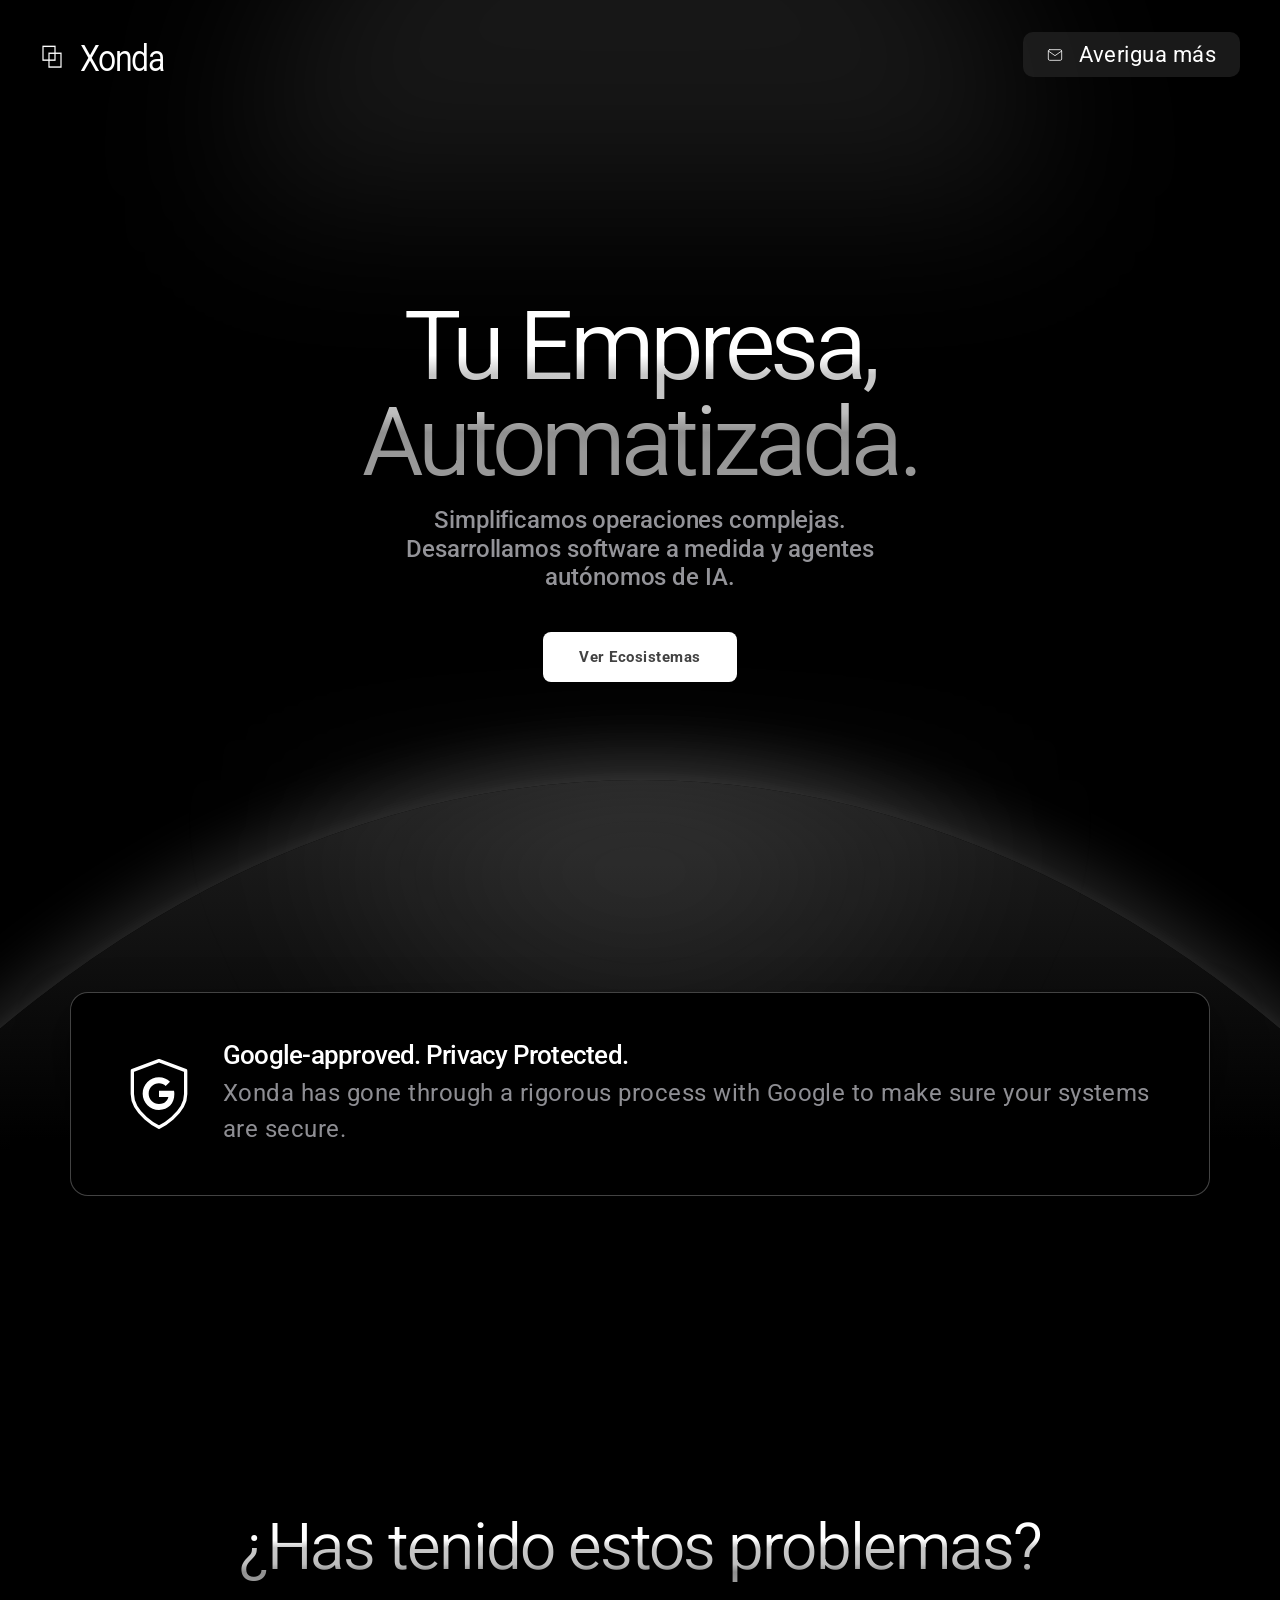
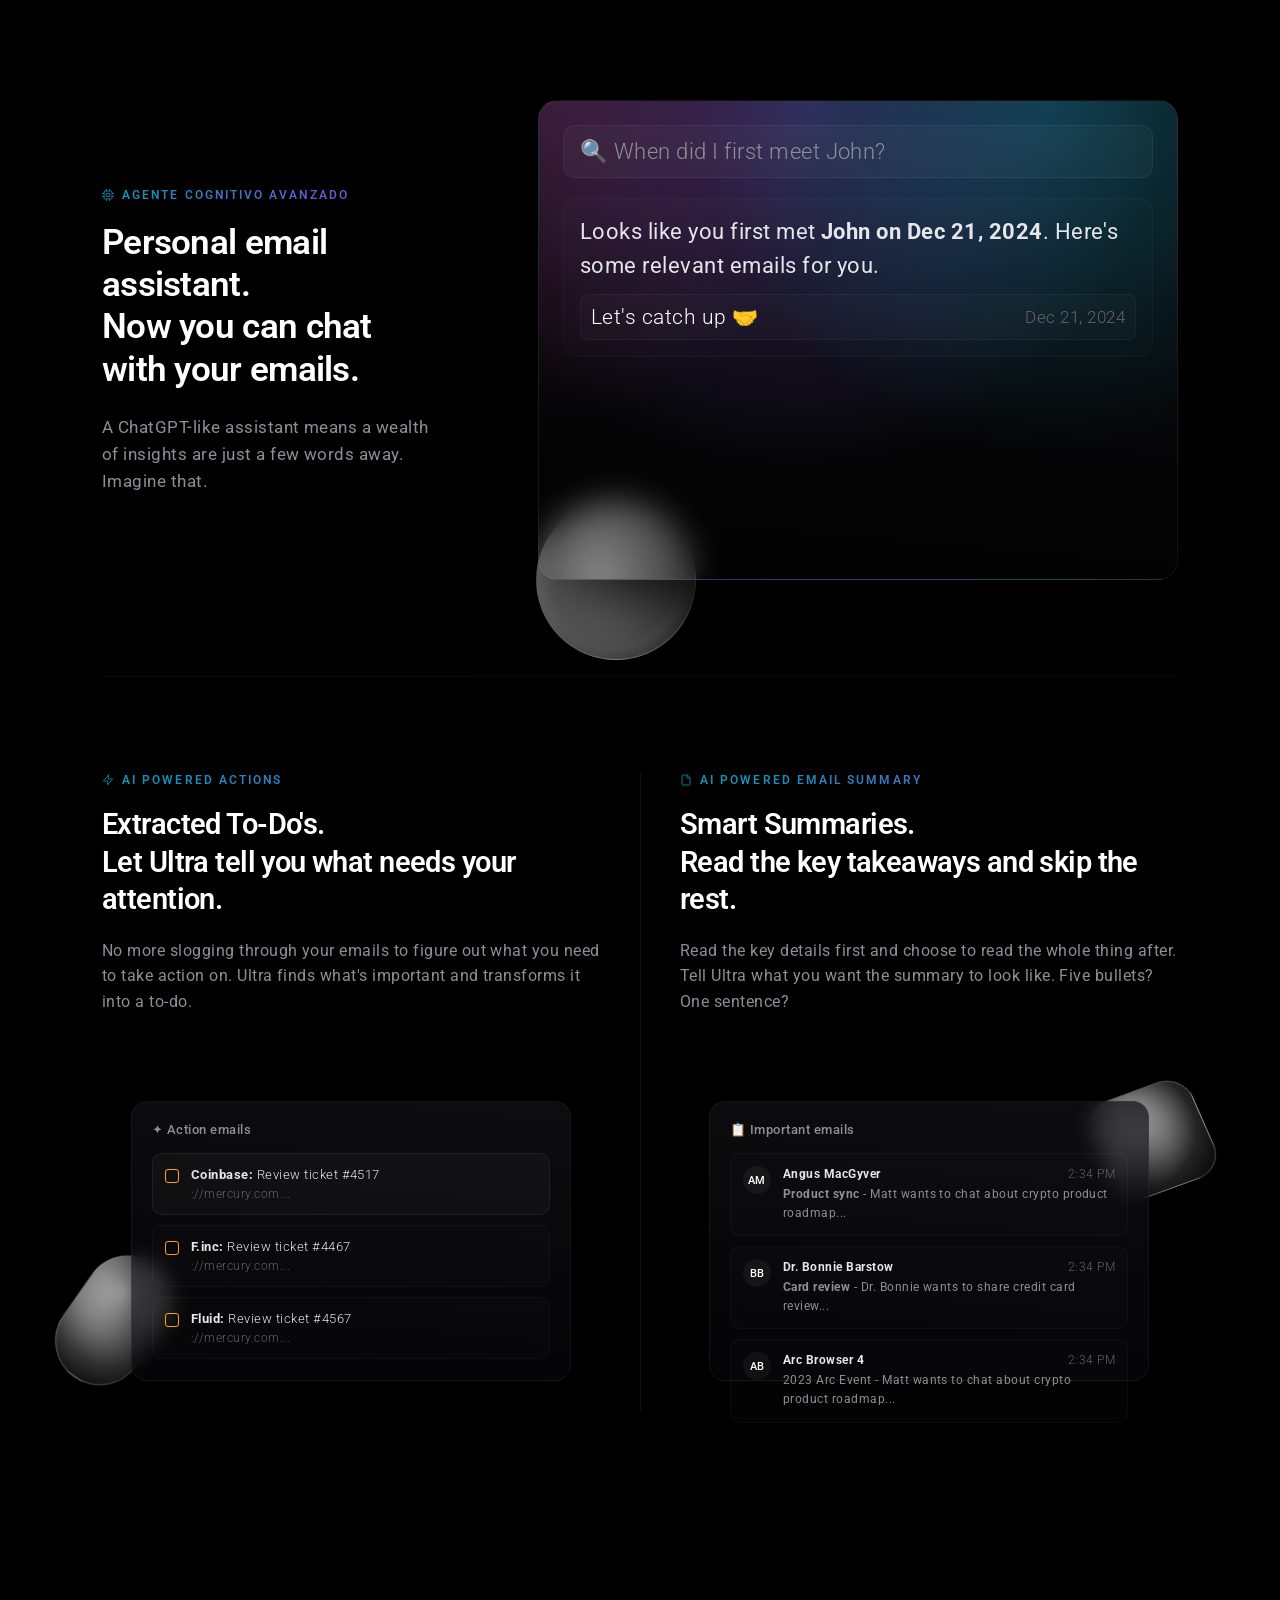
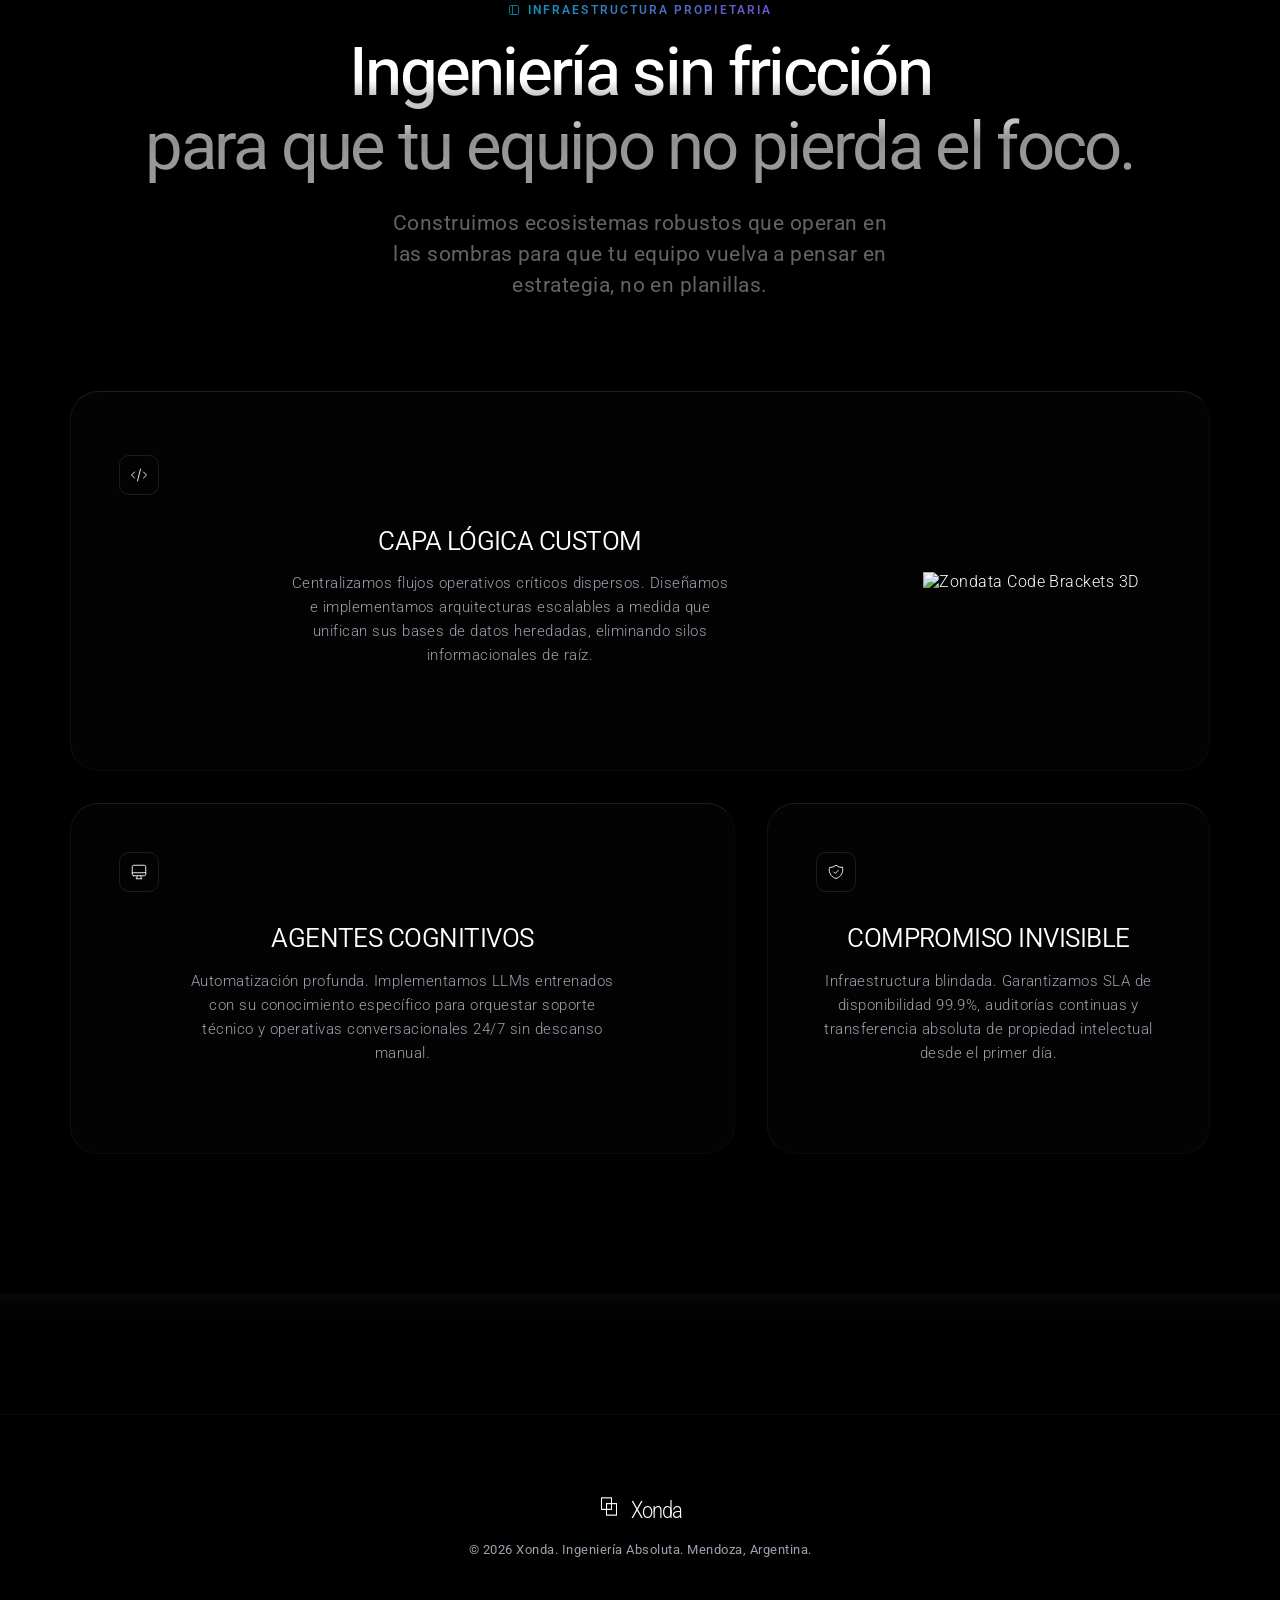
==== Xondata.html @ 95499453 "Primer commit" ====
<!DOCTYPE html>
<html lang="es">
<head>
    <meta charset="UTF-8">
    <meta name="viewport" content="width=device-width, initial-scale=1.0">
    <title>Xonda | Orquestador de Inercia Digital</title>
    
    <!-- Conexión con Google Fonts -->
    <link rel="preconnect" href="https://fonts.googleapis.com">
    <link rel="preconnect" href="https://fonts.gstatic.com" crossorigin>
    <link href="https://fonts.googleapis.com/css2?family=Roboto:ital,wght@0,100..900;1,100..900&display=swap" rel="stylesheet">

    <style>
        /* =======================================================
           1. CANVAS OBSIDIAN Y REGLAS DE DIRECCIÓN DE ARTE
           ======================================================= */
        :root {
            --bg-pure-black: #000000; 
            --text-primary: #ffffff;
            --text-secondary: #9CA3AF; 
            --neon-cyan: #06B6D4;
            --neon-purple: #8B5CF6;
            
            --cubic-apple: cubic-bezier(0.16, 1, 0.3, 1);
        }

        * { 
            margin: 0; 
            padding: 0; 
            box-sizing: border-box; 
            outline: none; 
            
            /* CAMBIO AQUÍ: Ahora toda la página usará Roboto */
            font-family: "Roboto", sans-serif;
            font-optical-sizing: auto;
            
            /* Optimizaciones de renderizado de texto */
            -webkit-font-smoothing: antialiased; 
            -moz-osx-font-smoothing: grayscale; 
        }

        /* --- REGLAS EXTRAS RECOMENDADAS PARA EL HERO --- */

        /* Configuración para tus Subtítulos o Párrafos (P) */
        p {
            font-family: "Roboto", sans-serif;
            font-size: 1.05rem;        /* Tamaño de lectura cómodo */
            font-weight: 400;
            color: var(--text-secondary); /* Usa el gris (#9CA3AF) para darle jerarquía */
            line-height: 1.6;
            text-align: center;
            
            /* EL TRUCO CLAVE: Limitamos el ancho para que no se estire horizontalmente */
            max-width: 580px;          
            margin: 0 auto 40px auto;  /* Lo centra horizontalmente y lo separa del botón inferior */
        }


        html { scroll-behavior: smooth; }

        body {
            background-color: var(--bg-pure-black);
            color: var(--text-primary);
            font-weight: 300; /* Letras finas globales */
            -webkit-font-smoothing: antialiased;
            letter-spacing: 0.03em; 
            min-height: 100vh;
            overflow-x: hidden;
            position: relative;
            
            background-image: url('fondo-hero.jpg');
            background-size: cover;
            background-position: top center;
            background-attachment: fixed;
        }

        /* LUZ DEL TECHO (PASO 2) */
        .techo-luz {
            position: absolute;
            top: 0;
            left: 50%;
            transform: translate(-50%, -50%);
            width: 800px;
            height: 400px;
            background: rgba(255, 255, 255, 0.090);
            border-radius: 400px 400px 0 0;
            filter: blur(80px);
            z-index: 0;
            pointer-events: none;
        }

        /* =======================================================
           PASO 3: NAVBAR Y COMPONENTES
           ======================================================= */
        .navbar {
            display: flex;
            justify-content: space-between;
            align-items: center;
            padding: 32px 40px; 
            
            /* Asegúrate de que tenga estas líneas exactas */
            position: absolute; 
            top: 0; 
            left: 50%;
            transform: translateX(-50%);
            
            width: 100%; 
            max-width: 120rem;
            z-index: 10000;
            background: transparent; 
            margin: 0 auto; 
        }


        
        .logo { 
            display: flex; /* Obligatorio para que la propiedad 'transform' funcione */
            align-items: center; 
            gap: 1rem; 
            text-decoration: none;
            font-size: 2rem;
            color: var(--text-primary); 
            letter-spacing: -0.05em; 
            font-weight: 380;
            transform: scaleY(1.15); 
            /* Corrige el punto de origen del estiramiento para que no se desplace */
            transform-origin: center top; 
        }

        .btn-contact {
            display: inline-flex; 
            align-items: center; 
            gap: 1rem;
            background: rgba(37, 37, 37, 0.692);
            border-radius: 10px; 
            padding: 10px 24px;
            color: #ffffff;
            font-size: 1.35rem;
            font-weight: 400; 
            text-decoration: none;
            transition: all 0.3s ease;
        }

        .btn-contact:hover {
            background: rgba(255, 255, 255, 0.08);
            border-color: rgba(255, 255, 255, 0.2);
        }

        /* =======================================================
           PASO 5: TIPOGRAFÍA REFINADA ALTA Y FINA
           ======================================================= */
        h1, h2, h3, h4 {
            font-family: "Roboto", sans-serif;
            font-weight: 360;          /* Peso fuerte/Bold de Roboto */
            letter-spacing: -0.03em;   /* Junta sutilmente las letras estilo premium */
            line-height: 1.1;
            color: var(--text-primary);
            font-size: 4rem;
            margin-bottom: 24px;       /* Lo separa del párrafo */
            text-align: center;     
        }

        h1.hero-title, h2 {
            font-family: "Roboto", sans-serif;
            font-weight: 360;          /* Peso fuerte/Bold de Roboto */
            letter-spacing: -0.05em;   /* Junta sutilmente las letras estilo premium */
            line-height: 1;
            color: var(--text-primary);
            font-size: 6.0rem;
            margin-bottom: 1rem;      /* Lo separa del párrafo */
            text-align: center;    
            
            /* PASO 5: Letras grises con difuminado blanco de arriba hacia abajo (Luz cenital) */
            background: linear-gradient(to bottom, #ffffff 30%, #ffffffc7 40%, #ffffffc5 50%, #ffffffbe 60%, #ffffff8f 70%, #ffffff98 80% );
            -webkit-background-clip: text;
            -webkit-text-fill-color: transparent;
            background-clip: text;
        }

        .hero-subtitle {
            font-family: "Roboto", sans-serif;
            font-weight: 490;
            text-align: center;
            display: block;
            
            /* 1. TAMAÑO EXACTO ESTILO ULTRA */
            font-size: 1.5rem;           /* Letra más compacta y estilizada */
            line-height: 1.2;          /* Da espacio vertical para que no se amontone */
            
            /* 2. ANCHO DE CONTENEDOR ESTRICTO */
            max-width: 22em;          /* Lo reduce lo suficiente para agrupar las frases limpiamente */
            margin: 0rem auto 2.5rem auto; /* Centrado perfecto y acerca el bloque al botón */
            
            /* 3. COLOR DE TEXTO DE INTERFAZ OSCURA */
            color: #949499;            /* Un gris ceniza suave que no compite con el blanco del H1 */
            
            /* 4. SUAVIZADO EXTRA */
            letter-spacing: -0.005em;  /* Ajuste de lectura fino para Roboto */
        }



        
        .btn-primary {
            display: inline-flex; 
            align-items: center; 
            justify-content: center; 
            background-color: #FFFFFF; 
            color: #000000bd; 
            font-weight: 700; 
            font-size: 15px;
            padding: 16px 36px; 
            border-radius: 8px; 
            text-decoration: none;
            transition: transform 0.3s ease, box-shadow 0.3s ease;
        }
        .btn-primary:hover {
            transform: translateY(-2px);
            box-shadow: 0 10px 25px rgba(255, 255, 255, 0.15);
        }

        /* COMPONENTES GENERALES BENTO (MANTENIDOS) */
        .glass-surface {
            background: rgba(255, 255, 255, 0.01);
            backdrop-filter: blur(30px);
            -webkit-backdrop-filter: blur(30px);
            border: 1px solid rgba(255, 255, 255, 0.03);
            border-top: 1px solid rgba(255, 255, 255, 0.1);
            border-left: 1px solid rgba(255, 255, 255, 0.06);
        }

        .hero { 
            min-height: 100vh; 
            display: flex; 
            align-items: center; 
            justify-content: center; 
            position: relative; 
            padding-top: 80px; 
        }
        
        .hero-layout { 
            display: flex; 
            flex-direction: column; 
            align-items: center; 
            justify-content: center;
            text-align: center; 
            width: 100%; 
            max-width: 950px;
            z-index: 10; 
            margin: 0 auto;
        }

        /* =======================================================
        REDISEÑO TOTAL DEL HORIZONTE CURVO LUMINOSO
        ======================================================= */
        .seccion-capas {
            position: relative;
            /* Mantenemos tus rellenos pero damos un aire extra arriba para los títulos */
            padding: 180px 24px 140px 24px; 
            width: 100%;
            background-color: var(--bg-pure-black);
            /* Desplazamos la sección hacia arriba para que la curva abrace el botón del Hero */
            margin-top: -120px; 
            z-index: 1;
        }

        /* ESTE PSEUDO-ELEMENTO GENERA LA GRAN CURVA CONTINUA */
        .seccion-capas::before {
            content: "";
            position: absolute;
            /* Se clava arriba del todo del contenedor de ingeniería */
            top: 0;
            left: -50%;
            width: 200%;
            /* Lo hacemos súper alto para que el degradado no se corte con líneas horizontales */
            height: 100%; 
            
            /* El cuerpo del horizonte ahora se fusiona en un degradado infinito hacia el negro absoluto */
            background: linear-gradient(to bottom, rgb(31, 31, 31) 0%, var(--bg-pure-black) 10%); 
            
            /* Mantiene la curvatura perfecta */
            border-radius: 50% 50% 0 0;
            
            /* AUMENTO DE LUCES RADICAL:
            1. La primera sombra emite un resplandor blanco/gris potente HACIA ARRIBA en el Hero.
            2. La segunda sombra inyecta un destello extra para definir bien el filo de la curva. */
            box-shadow: 
                0px -25px 60px rgba(255, 255, 255, 0.14),
                0px -5px 15px rgba(255, 255, 255, 0.041);
                
            z-index: -1; /* Se posiciona detrás de tus textos y tarjetas Bento */
        }

        /* =======================================================
        SEMICÍRCULO DE LUZ DIFUSA INVERTIDA (AMBIENT GLOW)
        ======================================================= */
        /* =======================================================
        SEMICÍRCULO DE LUZ DIFUSA INVERTIDA (PANZA HACIA ABAJO)
        ======================================================= */
        .seccion-capas::after {
            content: "";
            position: absolute;
            /* Lo pegamos exactamente al techo de la sección */
            top: 0;
            left: 50%;
            transform: translateX(-50%);
            
            /* Lo hacemos bien ancho para que acompañe el flujo de la pantalla */
            width: 900px;
            height: 450px;
            
            /* LA MAGIA DE LA ORIENTACIÓN: 
            Creamos un degradado elíptico que nace blanco puro arriba al centro (at 50% 0%)
            y abre su 'pancita' translúcida barriendo hacia abajo hasta desaparecer */
            background: radial-gradient(ellipse at 50% 0%, rgba(255, 255, 255, 0.12) 0%, rgba(255, 0, 0, 0) 65%);
            
            /* Súper desenfoque para que se convierta en un aura ambiental suave */
            filter: blur(60px);
            
            z-index: -1; 
            pointer-events: none;
        }

        /* =======================================================
        TARJETA DE PRIVACIDAD AMPLIADA (DEBAJO DE LA CURVA)
        ======================================================= */
        .privacy-card {
            display: flex;
            align-items: center;
            gap: 24px;
            
            /* AGRANDADO: Subimos el ancho máximo y el espacio interior */
            width: 100%;
            max-width: 80rem; /* Antes 680px */
            margin: 2rem auto 20rem auto; /* 100px de separación con el título de abajo */
            padding: 3rem 3rem; /* Caja más robusta */
            
            /* Estética de cristal premium intacta */
            background: var(--bg-pure-black);
            border: 1px solid rgba(133, 133, 133, 0.5);
            border-radius: 18px;
            box-shadow: 0 25px 50px rgba(0, 0, 0, 0.6);
            position: relative;
            z-index: 2; /* Asegura quedar por encima de las luces difusas de fondo */
        }

        /* Contenedor del Escudo más amplio */
        .privacy-badge {
            display: flex;
            align-items: center;
            justify-content: center;
            flex-shrink: 0;
            width: 5rem;
            height: 5rem;
            border-radius: 12px;
        }

        .privacy-content {
            text-align: left;
        }

        /* Tipografías internas escaladas */
        .privacy-card h4 {
            font-family: "Roboto", sans-serif;
            font-size: 1.6rem; /* Un punto más grande */
            font-weight: 500;
            color: var(--text-primary);
            margin-bottom: 6px;
            text-align: left;
        }

        .privacy-card p.privacy-text {
            font-family: "Roboto", sans-serif;
            font-size: 1.5rem; /* Texto secundario más legible */
            font-weight: 400;
            color: #8E8E93; /* Gris ceniza premium de Ultra */
            line-height: 1.5;
            text-align: left;
            max-width: 100%;
            margin: 0;
        }

        /* Adaptación responsiva limpia */
        @media (max-width: 768px) {
            .privacy-card {
                flex-direction: column;
                text-align: center;
                padding: 28px;
                gap: 18px;
                margin-bottom: 60px;
            }
            .privacy-content, .privacy-card h4, .privacy-card p.privacy-text {
                text-align: center;
            }
        }

        /* =======================================================
        SECCIÓN DE PROBLEMAS Y EFECTOS GEOMÉTRICOS 3D
        ======================================================= */
        .problemas-seccion {
            width: 100%;
            max-width: 80rem;
            margin: 0 auto 12rem auto;
            padding: 0 2rem;
        }

        .problemas-main-title {
            font-family: "Roboto", sans-serif;
            font-weight: 425;
            font-size: 4rem;
            line-height: 1;
            text-align: center;
            color: var(--text-primary);
            margin-bottom: 6rem;
            letter-spacing: -0.03em;
            /* PASO 5: Letras grises con difuminado blanco de arriba hacia abajo (Luz cenital) */
            background: linear-gradient(to bottom, #ffffff 30%, #ffffffc7 40%, #ffffffc5 50%, #ffffffbe 60%, #ffffff8f 70%, #ffffff98 80% );
            -webkit-background-clip: text;
            -webkit-text-fill-color: transparent;
            background-clip: text;
        }

        /* Distribución de la fila destacada */
        .solucion-destacada {
            display: grid;
            grid-template-columns: 1.1fr 0.9fr;
            gap: 4rem;
            align-items: center;
            margin-bottom: 6rem;
        }

        .solucion-info {
            text-align: left;
        }

        .solucion-tag {
            font-size: 0.8rem;
            font-weight: 500;
            color: var(--text-secondary);
            text-transform: uppercase;
            letter-spacing: 0.15em;
            display: block;
            margin-bottom: 1rem;
        }

        .solucion-info h3 {
            font-size: 2.2rem;
            line-height: 1.2;
            font-weight: 600;
            text-align: left;
            margin-bottom: 1.5rem;
            letter-spacing: -0.02em;
        }

        .solucion-info p {
            font-size: 1.05rem;
            color: #8E8E93;
            line-height: 1.6;
            text-align: left;
            max-width: 480px;
            margin: 0;
        }

        /* =======================================================
        REDISEÑO DE COMPOSICIÓN ESPACIAL CON ESFERA CENTRAL
        ======================================================= */
        .problemas-seccion {
            width: 100%;
            max-width: 80rem;
            margin: 0 auto 12rem auto;
            padding: 0 2rem;
            position: relative; /* Contenedor de referencia */
        }

        .problemas-main-title {
            font-size: 4rem;
            font-weight: 350;
            text-align: center;
            color: var(--text-primary);
            margin-bottom: 6.5rem;
            padding-bottom:1rem;
             /* PASO 5: Letras grises con difuminado blanco de arriba hacia abajo (Luz cenital) */
            letter-spacing: -0.03em;
        }

        /* 📊 LA CLAVE: Cuadrícula simétrica de dos columnas principales */
        .solucion-destacada {
            display: grid;
            grid-template-columns: 1fr 1fr;
            gap: 6rem; /* Deja un espacio generoso en el medio para la esfera */
            align-items: center;
            position: relative;
        }

        .solucion-info {
            text-align: left;
            z-index: 2;
        }

        .solucion-tag {
            font-size: 0.8rem;
            font-weight: 500;
            color: var(--text-secondary);
            text-transform: uppercase;
            letter-spacing: 0.15em;
            display: block;
            margin-bottom: 1rem;
        }

        .solucion-info h3 {
            font-size: 2.2rem;
            line-height: 1.2;
            font-weight: 600;
            text-align: left;
            margin-bottom: 1.5rem;
            letter-spacing: -0.02em;
        }

        .solucion-info p {
            font-size: 1.05rem;
            color: #8E8E93;
            line-height: 1.6;
            text-align: left;
            max-width: 440px;
            margin: 0;
        }

        /* 🔮 LA ESFERA GEOMÉTRICA CON AJUSTE DINÁMICO Y CAPA DE FONDO */
        .esfera-central-3d {
            position: absolute;
            width: 10rem;
            height: 10rem;
            
            
            /* 2. POSICIONAMIENTO CENTRALIZADO INTERMEDIO (Intacto, no se movió un solo píxel) */
            top: 90%;
            left: 50%;
            transform: translate(-65%, -20%); 
            
            border-radius: 50%;
            pointer-events: none;

            /* 3. SOLUCIÓN AL ORDEN DE CAPAS (Z-INDEX) */
            z-index: 0; 

            /* 4. TEXTURA BLANCA MATE Y DESVANECE (Estilo Ultra) */
            background: radial-gradient(circle at 40% 40%, 
                rgba(255, 255, 255, 0.822) 0%, 
                rgba(255, 255, 255, 0.6) 30%, 
                rgba(255, 255, 255, 0.4) 60%,
                rgba(255, 255, 255, 0.3) 100%);
            
            border: 1px solid rgba(255, 255, 255, 0.18);
            backdrop-filter: blur(12px);
            -webkit-backdrop-filter: blur(12px);
            
            box-shadow: 
                -10px 15px 35px rgba(0, 0, 0, 0.4),
                inset -4px -4px 10px rgba(0, 0, 0, 0.3),
                inset 6px 6px 15px rgba(255, 255, 255, 0.25);
        }


        /* 💻 CONTENEDOR DERECHO: Pantalla de software */
        .solucion-visual-wrapper {
            width: 100%;
            display: flex;
            align-items: center;
            justify-content: flex-end; /* La empuja hacia el extremo derecho */
            perspective: 1200px; 
            z-index: 1;
        }

        .interfaz-mockup {

            width: 40rem;
            height: 30rem;
            background: 
                radial-gradient(circle at 80% 0%, rgba(6, 182, 212, 0.28) 0%, rgba(6, 182, 212, 0) 50%), 
                radial-gradient(circle at 40% 0%, rgba(139, 92, 246, 0.28) 0%, rgba(139, 92, 246, 0) 60%), 
                radial-gradient(circle at 0% 0%, rgba(236, 72, 153, 0.18) 0%, rgba(236, 72, 153, 0) 40%), 
                linear-gradient(185deg, rgba(17, 17, 21, 0.75) 0%, rgba(5, 5, 7, 0.349) 100%);

            /* 🔮 EL EFECTO MÁGICO: DESENFOQUE DE VIDRIO ESMERILADO (GLASSMORPHISM) */
            /* Esta línea es la que agarra la bola blanca de atrás y la difumina de forma hermosa en la esquina */
            backdrop-filter: blur(16px);
            -webkit-backdrop-filter: blur(16px); /* Soporte obligatorio para Safari (Mac/iPhone) */

            /* Reforzamos el borde sutil para que delimite bien el cristal oscuro */
            border: 1px solid rgba(255, 255, 255, 0.06);
            border-radius: 20px;
            padding: 24px;
            box-shadow: 0 40px 80px rgba(0, 0, 0, 0.9);
            
            /* Inclinación 3D limpia hacia adentro */
            transform: rotateY(-8deg) rotateX(3deg);
            will-change: transform, backdrop-filter;
            transform: translateZ(0); /* Truco técnico para despertar la aceleración 3D */
        }

        .mockup-header {
            background: rgba(255, 255, 255, 0.03);
            border: 1px solid rgba(255, 255, 255, 0.05);
            padding: 12px 16px;
            border-radius: 12px;
            font-size: 1.4rem;
            color: #8E8E93;
            margin-bottom: 20px;
        }

        .mockup-response-card {
            background: rgba(255, 255, 255, 0.01);
            border: 1px solid rgba(255, 255, 255, 0.03);
            border-radius: 14px;
            padding: 16px;
        }

        .mockup-response-card p {
            font-size: 1.4rem;
            line-height: 1.5;
            color: #E5E5EA;
            text-align: left;
            margin: 0 0 12px 0;
            max-width: 100%;
        }

        .mockup-inner-pill {
            background: rgba(255, 255, 255, 0.02);
            border: 1px solid rgba(255, 255, 255, 0.04);
            padding: 10px;
            border-radius: 8px;
            display: flex;
            justify-content: space-between;
            align-items: center;
            font-size: 1.3rem;
        }

        .mockup-inner-pill span { color: #ffffff; }
        .mockup-inner-pill small { color: #636366; }
        .solucion-box-mini { text-align: left; }
        .solucion-box-mini h3 { font-size: 1.8rem; line-height: 1.3; font-weight: 600; text-align: left; margin-bottom: 1.2rem; letter-spacing: -0.02em; }
        .solucion-box-mini p { font-size: 1rem; color: #8E8E93; line-height: 1.6; text-align: left; max-width: 100%; margin: 0; }

        /* Ajuste responsivo */
        @media (max-width: 968px) {
            .solucion-destacada, .soluciones-secundarias { grid-template-columns: 1fr; gap: 4rem; }
            .esfera-central-3d { display: none; } /* Ocultamos la bola en móviles para no encimar texto */
            .solucion-visual-wrapper { justify-content: center; }
        }

        /* --- FILA INFERIOR DOS COLUMNAS --- */
        .soluciones-secundarias {
            display: grid;
            grid-template-columns: 1fr 1fr;
            gap: 5rem;
            border-top: 1px solid rgba(255, 255, 255, 0.04);
            padding-top: 6rem;
            margin-top: 4rem;
            position: relative; /* Obligatorio para posicionar la línea interna */
        }

        /* LA LÍNEA SEPARADORA VERTICAL */
        .soluciones-secundarias::after {
            content: "";
            position: absolute;
            top: 6rem;              /* Alinea el inicio con el padding-top de la sección */
            bottom: 0;              /* Llega hasta el fondo del contenedor */
            left: 50%;              /* Se clava exactamente en el medio */
            transform: translateX(-50%);
            width: 1px;             /* Grosor ultra fino */
            background: rgba(255, 255, 255, 0.06); /* Gris translúcido premium estilo Apple */
        }

        .solucion-box-mini {
            text-align: left;
        }

        .solucion-box-mini h3 {
            font-size: 1.8rem;
            line-height: 1.3;
            font-weight: 600;
            text-align: left;
            margin-bottom: 1.2rem;
            letter-spacing: -0.02em;
        }

        .solucion-box-mini p {
            font-size: 1rem;
            color: #8E8E93;
            line-height: 1.6;
            text-align: left;
            max-width: 100%;
            margin: 0;
        }

        /* Ajustes responsivos para pantallas chicas */
        @media (max-width: 968px) {
            .solucion-destacada, .soluciones-secundarias {
                grid-template-columns: 1fr;
                gap: 3rem;
            }
            .solucion-visual-wrapper {
                margin-top: 2rem;
            }
        }

        /* =======================================================
        ESTILOS COMPONENTES SECUNDARIOS (BENTO INFERIOR)
        ======================================================= */
        .solucion-box-mini {
            display: flex;
            flex-direction: column;
            text-align: left;
        }

        /* Área de montaje para las interfaces y las figuras */
        .mini-visual-wrapper {
            position: relative;
            width: 100%;
            height: 340px;
            margin-top: 3.5rem;
            display: flex;
            align-items: center;
            justify-content: center;
            perspective: 1200px;
        }

        /* Las tarjetas de interfaz (Estilo Cristal Translúcido Idéntico al Principal) */
        .mini-mockup-card {
            width: 100%;
            max-width: 440px;
            height: 280px;
            background: linear-gradient(185deg, rgba(17, 17, 21, 0.75) 0%, rgba(5, 5, 7, 0.7) 100%);
            
            border: 1px solid rgba(255, 255, 255, 0.05);
            border-radius: 16px;
            padding: 20px;
            box-shadow: 0 30px 60px rgba(0, 0, 0, 0.8);
            transform: rotateY(-6deg) rotateX(2deg);
            transform-style: preserve-3d;
            /* Aliviamos el radio de desenfoque */
            backdrop-filter: blur(10px);
            -webkit-backdrop-filter: blur(10px);
            z-index: 1; /* Pasa por encima de las figuras geométricas */
            will-change: transform, backdrop-filter;
            transform: translateZ(0);
        }

        .mini-header {
            font-size: 0.8rem;
            color: #8E8E93;
            font-weight: 500;
            margin-bottom: 16px;
            text-transform: none;
        }

        /* Estructura interna de las listas (To-Do's y Mails) */
        .mini-list {
            display: flex;
            flex-direction: column;
            gap: 10px;
        }

        .mini-item, .mini-email-item {
            display: flex;
            align-items: flex-start;
            gap: 12px;
            padding: 12px;
            border-radius: 10px;
            background: rgba(255, 255, 255, 0.01);
            border: 1px solid rgba(255, 255, 255, 0.03);
        }

        .mini-item.active-todo {
            background: rgba(255, 255, 255, 0.03);
            border-color: rgba(255, 255, 255, 0.06);
        }

        .todo-check {
            width: 14px;
            height: 14px;
            border: 1px solid #ff9f0a; /* Toque naranja de Ultra */
            border-radius: 3px;
            margin-top: 3px;
            flex-shrink: 0;
        }

        .todo-body, .email-body {
            font-size: 0.8rem;
            line-height: 1.4;
            color: #E5E5EA;
        }

        .todo-body span {
            display: block;
            color: #636366;
            font-size: 0.72rem;
            margin-top: 2px;
        }

        /* Detalles específicos de la lista de correos */
        .email-avatar {
            width: 28px;
            height: 28px;
            border-radius: 50%;
            background: rgba(255, 255, 255, 0.05);
            display: flex;
            align-items: center;
            justify-content: center;
            font-size: 0.7rem;
            font-weight: 500;
            color: var(--text-primary);
            flex-shrink: 0;
        }

        .email-top {
            display: flex;
            justify-content: space-between;
            font-size: 0.75rem;
            margin-bottom: 2px;
        }

        .email-top span { color: #636366; }

        .mini-email-item p {
            font-size: 0.75rem;
            color: #8E8E93;
            text-align: left;
            max-width: 100%;
            margin: 0;
        }

        /* 💊 TEXTURA BLANCA: OBJETO CÁPSULA (LADO IZQUIERDO) */
        .geometria-capsula-3d {
            position: absolute;
            width: 90px;
            height: 140px;
            border-radius: 50px; /* Alarga los extremos en forma de píldora */
            bottom: 20px;
            left: -35px;
            z-index: 0; /* Va al fondo */
            transform: rotate(35deg) translateZ(-10px); /* Rotada e inclinada hacia atrás */
            
            /* Clonación de tu gradiente blanco denso a medida */
            background: radial-gradient(circle at 40% 30%, 
                rgba(255, 255, 255, 0.822) 0%, 
                rgba(255, 255, 255, 0.5) 40%, 
                rgba(255, 255, 255, 0.2) 70%,
                rgba(0, 0, 0, 0.4) 100%);
            border: 1px solid rgba(255, 255, 255, 0.25);
            box-shadow: -15px 15px 30px rgba(0, 0, 0, 0.5);
        }

        /* 🧊 TEXTURA BLANCA: OBJETO CUBO REDONDEADO (LADO DERECHO) */
        .geometria-cubo-3d {
            position: absolute;
            width: 110px;
            height: 110px;
            border-radius: 28px; /* Cubo suavizado */
            top: 10px;
            right: -30px;
            z-index: 0; /* Va al fondo */
            transform: rotate(-20deg) rotateX(15deg) translateZ(-10px); /* Ángulo tridimensional */
            
            /* Mismo gradiente de tu esfera */
            background: radial-gradient(circle at 35% 35%, 
                rgba(255, 255, 255, 0.822) 0%, 
                rgba(255, 255, 255, 0.5) 35%, 
                rgba(255, 255, 255, 0.15) 65%,
                rgba(0, 0, 0, 0.4) 100%);
            border: 1px solid rgba(255, 255, 255, 0.25);
            box-shadow: 15px 15px 35px rgba(0, 0, 0, 0.5);
        }

        /* =======================================================
        ESTILOS PARA EL ÚLTIMO BLOQUE (DASHBOARD INVERTIDO)
        ======================================================= */

        /* Forzamos que en pantallas grandes el texto pase a la izquierda y el visual a la derecha */
        .solucion-invertida {
            margin-top: 8rem;
        }

        /* Redefinimos un tamaño ligeramente más ancho para la simulación del panel completo */
        .dashboard-large-mockup {
            max-width: 520px !important;
            height: 300px !important;
            /* Inclinación 3D opuesta para dar variedad al diseño de la página */
            transform: rotateY(-6deg) rotateX(2deg) !important;
        }

        /* =======================================================
        🔺 REPARACIÓN FINAL: POSICIONAMIENTO DEL CONO GIGANTE
        ======================================================= */
        .geometria-cono-container {
            position: absolute;
            
            /* Dimensiones gigantes acordes al Dashboard de Ultra */
            width: 220px;  
            height: 220px;
            
            /* Lo centramos sacándolo de la esquina del recuadro */
            top: -110px;
            left: -100px;
            
            z-index: 0; /* Al fondo para que el cristal esmerilado lo pise */
            pointer-events: none;
            
            /* Inclinación espacial tridimensional fija (Evita deformaciones) */
            transform: rotate(-18deg) rotateX(10deg);
        }

        .cono-inflado-svg {
            width: 100%;
            height: 100%;
            display: block;
            
            /* Sombra proyectada suave contra el lienzo negro de tu web */
            filter: drop-shadow(-15px 20px 25px rgba(0, 0, 0, 0.829));
            
            /* Mantiene activo tu efecto de vidrio esmerilado translúcido */
            backdrop-filter: blur(12px);
            -webkit-backdrop-filter: blur(12px);
        }

        /* =======================================================
        ETIQUETAS DE SECCIÓN CON DEGRADADO METÁLICO (UNIFICADO)
        ======================================================= */
        .solucion-tag-premium {
            display: inline-flex;
            align-items: center;
            gap: 8px;
            
            font-family: "Roboto", sans-serif;
            font-size: 0.72rem;
            font-weight: 600; 
            text-transform: uppercase;
            letter-spacing: 0.18em;
            margin-bottom: 1.2rem;
            
            /* Degradado de texto usando tus variables cian y púrpura */
            background: linear-gradient(45deg, var(--neon-cyan) 0%, var(--neon-purple) 100%);
            -webkit-background-clip: text;
            -webkit-text-fill-color: transparent;
            background-clip: text;
            
            filter: brightness(0.85); 
        }

        /* El icono hereda la iluminación cian inicial */
        .solucion-tag-premium svg {
            display: block;
            stroke: var(--neon-cyan); 
            flex-shrink: 0;
            opacity: 0.8;
        }

        .section-header {
            text-align: center;
            margin-bottom: 90px;
            margin-top: 50px;
            display: flex;
            flex-direction: column;
            align-items: center;
        }

        /* Título principal gigante */
        .section-title-premium {
            font-family: "Roboto", sans-serif;
            font-size: 4.2rem;       /* Tamaño masivo premium */
            font-weight: 450;        /* Peso medio nítido */
            line-height: 1.1;
            letter-spacing: -0.04em; /* Letras juntas estilo Apple/Ultra */
            color: #ffffff;          /* Primera línea blanca fija */
            text-align: center;
            margin-bottom: 24px;
        }

        /* Segunda línea del título (Gris atenuado) */
        .section-title-premium span {
            color: #8E8E93;          /* Gris ceniza que reduce el peso visual abajo */
            font-weight: 400;
        }

        /* Subtítulo de párrafo optimizado */
        .section-subtitle-premium {
            font-family: "Roboto", sans-serif;
            font-size: 1.3rem;
            font-weight: 400;
            color: #636366;          /* Gris apagado suave para lectura de soporte */
            line-height: 1.5;
            text-align: center;
            
            /* El truco clave de la imagen: acotamos el contenedor para forzar el quiebre */
            max-width: 520px;        
            margin: 0 auto;
        }

        /* Adaptación para dispositivos móviles */
        @media (max-width: 768px) {
            .section-title-premium {
                font-size: 2.5rem;
            }
            .section-subtitle-premium {
                font-size: 1.1rem;
                max-width: 90%;
            }
        }

        /* Adaptación responsiva para móviles */
        @media (max-width: 968px) {
            .solucion-invertida {
                margin-top: 4rem;
            }
            .geometria-piramide-3d {
                display: none; /* Se oculta en teléfonos para priorizar la lectura */
            }
        }

        /* Ajuste fino responsivo */
        @media (max-width: 968px) {
            .soluciones-secundarias { grid-template-columns: 1fr; gap: 4rem; }
            .geometria-capsula-3d, .geometria-cubo-3d { display: none; } /* Se ocultan en móviles */
        }





        section { padding: 140px 24px; display: flex; justify-content: center; align-items: center; width: 100%; }
        .container { max-width: 1140px; width: 100%; margin: 0 auto; position: relative; }
        .reveal { opacity: 0; transform: translateY(30px); transition: all 1s var(--cubic-apple); }
        .reveal.activa { opacity: 1; transform: translateY(0); }

        /* BENTO GRID */
        .section-tag { font-size: 12px; font-weight: 400; color: var(--text-primary); text-transform: uppercase; letter-spacing: 3px; margin-bottom: 20px; display: block; opacity: 0.5; }
        .section-title { font-size: 52px; line-height: 1.1; margin-bottom: 28px; letter-spacing: -0.04em; }
        .section-subtitle { font-size: 19px; color: var(--text-secondary); line-height: 1.6; max-width: 600px; font-weight: 300; margin-bottom: 80px; text-transform: none;}

        .bento-grid { display: grid; grid-template-columns: 1.2fr 0.8fr; gap: 32px; width: 100%; }
        .bento-card { border-radius: 28px; padding: 48px; display: flex; flex-direction: column; justify-content: space-between; min-height: 320px; }
        .bento-card.full-width { grid-column: 1 / -1; flex-direction: row; align-items: center; min-height: 380px; }
        
        .bento-card h3 { font-size: 26px; margin-bottom: 16px; letter-spacing: -0.02em; }
        .bento-card p { font-size: 15px; color: var(--text-secondary); line-height: 1.6; max-width: 440px; font-weight: 300; text-transform: none;}
        .bento-icon { width: 48px; height: 48px; border-radius: 14px; display: flex; align-items: center; justify-content: center; margin-bottom: 32px; }

        .bento-asset-box { width: 260px; height: 260px; flex-shrink: 0; display: flex; align-items: center; justify-content: center; }
        .bento-asset-box img { max-width: 100%; max-height: 100%; object-fit: contain; }

        .footer { padding: 80px 24px 40px 24px; text-align: center; border-top: 1px solid rgba(255, 255, 255, 0.03); margin-top: 120px; }
        .footer-logo { display: inline-flex; align-items: center; justify-content: center; gap: 12px; text-decoration: none; color: var(--text-primary); margin-bottom: 20px; font-size: 20px; font-weight: 300;}
        .copyright { color: var(--text-secondary); font-size: 13px; letter-spacing: 0.5px;}

        @media (max-width: 968px) {
            .navbar { width: 100%; padding: 20px 24px; }
            h1.hero-title { font-size: 42px; }
            .bento-grid { grid-template-columns: 1fr; }
            .bento-card.full-width { flex-direction: column; text-align: center; justify-content: center; gap: 40px; }
            .bento-card.full-width p { margin: 0 auto; }
        }
    </style>
</head>
<body>

    <div class="techo-luz"></div>

    <nav class="navbar">
        <a href="#" class="logo">
            <div class="logo-icon">
                <svg width="24" height="24" viewBox="0 0 24 24" fill="none" xmlns="http://www.w3.org/2000/svg">
                    <rect x="3" y="3" width="12" height="12" stroke="white" stroke-width="1.2"/>
                    <rect x="9" y="9" width="12" height="12" stroke="white" stroke-width="1.2"/>
                </svg>
            </div>
            <span>Xonda</span>
        </a>
        
        <a href="#" class="btn-contact">
            <svg width="16" height="16" viewBox="0 0 24 24" fill="none" stroke="currentColor" stroke-width="1.2" stroke-linecap="round" stroke-linejoin="round">
                <path d="M4 4h16c1.1 0 2 .9 2 2v12c0 1.1-.9 2-2 2H4c-1.1 0-2-.9-2-2V6c0-1.1.9-2 2-2z"></path>
                <polyline points="22,6 12,13 2,6"></polyline>
            </svg>
            Averigua más
        </a>
    </nav>

    <main class="hero" id="hero">
        <div class="container hero-layout reveal activa">
            <h1 class="hero-title">
                Tu Empresa,<br>
                Automatizada.
            </h1>
            <p class="hero-subtitle">
                Simplificamos operaciones complejas. Desarrollamos software a medida y agentes autónomos de IA.
            </p>
            <div class="hero-actions">
                <a href="#ingenieria" class="btn-primary">Ver Ecosistemas</a>
            </div>

        </div> <!-- Aquí cierra el contenedor general del Hero -->
    </main>


    

    <section id="ingenieria" class="seccion-capas">
        <div class="container">

            <!-- 🌟 NUEVA UBICACIÓN: La tarjeta ahora inicia la sección de abajo -->
            <div class="privacy-card reveal">
                <div class="privacy-badge">
                    <svg width="100%" height="100%" viewBox="0 0 24 24" fill="none" xmlns="http://w3.org">
                        <path d="M12 22s8-4 8-10V5l-8-3-8 3v7c0 6 8 10 8 10z" stroke="white" stroke-width="1" stroke-linecap="round" stroke-linejoin="round"/>
                        <path d="M12 11h4.5c.1.4.1.7.1 1.1 0 2.7-1.8 4.7-4.6 4.7-2.7 0-4.9-2.2-4.9-4.9s2.2-4.9 4.9-4.9c1.3 0 2.4.5 3.3 1.3l-1.3 1.3c-.5-.5-1.2-.8-2-.8-1.7 0-3.1 1.4-3.1 3.1s1.4 3.1 3.1 3.1c2 0 2.7-1.4 2.8-2.1H12v-1.9z" fill="white"/>
                    </svg>
                </div>
                <div class="privacy-content">
                    <h4>Google-approved. Privacy Protected.</h4>
                    <p class="privacy-text">Xonda has gone through a rigorous process with Google to make sure your systems are secure.</p>
                </div>
            </div>

                    <!-- SECCIÓN DE PROBLEMAS Y SOLUCIONES -->
            <div class="problemas-seccion reveal">
                <h2 class="problemas-main-title">¿Has tenido estos problemas?</h2>
                
                <!-- Bloque Destacado Superior (2 Columnas) -->
                <div class="solucion-destacada">
                    <!-- 1. BLOQUE IZQUIERDO: Textos -->
                    <div class="solucion-info">
                        <span class="solucion-tag-premium">
                            <!-- Icono de CPU / Microchip inteligente -->
                            <svg width="12" height="12" viewBox="0 0 24 24" fill="none" stroke-width="2" stroke-linecap="round" stroke-linejoin="round">
                                <rect x="4" y="4" width="16" height="16" rx="2"></rect>
                                <rect x="9" y="9" width="6" height="6"></rect>
                                <line x1="9" y1="1" x2="9" y2="4"></line>
                                <line x1="15" y1="1" x2="15" y2="4"></line>
                                <line x1="9" y1="20" x2="9" y2="23"></line>
                                <line x1="15" y1="20" x2="15" y2="23"></line>
                                <line x1="20" y1="9" x2="23" y2="9"></line>
                                <line x1="20" y1="15" x2="23" y2="15"></line>
                                <line x1="1" y1="9" x2="4" y2="9"></line>
                                <line x1="1" y1="15" x2="4" y2="15"></line>
                            </svg>
                            Agente Cognitivo Avanzado
                        </span>
                        <h3>Personal email assistant.<br>Now you can chat with your emails.</h3>
                        <p>A ChatGPT-like assistant means a wealth of insights are just a few words away. Imagine that.</p>
                    </div>
                    
                    <!-- 2. ELEMENTO CENTRAL: La esfera geométrica flotante -->
                    <div class="esfera-central-3d"></div>
                    
                    <!-- 3. BLOQUE DERECHO: Pantalla de software -->
                    <div class="solucion-visual-wrapper">
                        <div class="interfaz-mockup">
                            <div class="mockup-header">
                                <span class="mockup-search">🔍 When did I first meet John?</span>
                            </div>
                            <div class="mockup-response-card">
                                <p>Looks like you first met <strong>John on Dec 21, 2024</strong>. Here's some relevant emails for you.</p>
                                <div class="mockup-inner-pill">
                                    <span>Let's catch up 🤝</span>
                                    <small>Dec 21, 2024</small>
                                </div>
                            </div>
                        </div>
                    </div>
                </div>


                <!-- Fila Inferior (Dos Columnas Simétricas) -->
                <div class="soluciones-secundarias">
                    <!-- COLUMNA IZQUIERDA: Extracted To-Do's -->
                    <div class="solucion-box-mini reveal">
                        <span class="solucion-tag-premium">
                            <!-- Icono de Rayo / Energía autónoma -->
                            <svg width="12" height="12" viewBox="0 0 24 24" fill="none" stroke-width="2" stroke-linecap="round" stroke-linejoin="round">
                                <polygon points="13 2 3 14 12 14 11 22 21 10 12 10 13 2"></polygon>
                            </svg>
                            AI Powered Actions
                        </span>
                        <h3>Extracted To-Do's.<br>Let Ultra tell you what needs your attention.</h3>
                        <p>No more slogging through your emails to figure out what you need to take action on. Ultra finds what's important and transforms it into a to-do.</p>
                        
                        <!-- MOCKUP ACCIONES AUTÓNOMAS -->
                        <div class="mini-visual-wrapper">
                            <!-- 💊 LA CÁPSULA BLANCA DE FONDO -->
                            <div class="geometria-capsula-3d"></div>
                            
                            <div class="mini-mockup-card">
                                <div class="mini-header">✦ Action emails</div>
                                <div class="mini-list">
                                    <div class="mini-item active-todo">
                                        <div class="todo-check"></div>
                                        <div class="todo-body">
                                            <strong>Coinbase:</strong> Review ticket #4517
                                            <span>://mercury.com...</span>
                                        </div>
                                    </div>
                                    <div class="mini-item">
                                        <div class="todo-check"></div>
                                        <div class="todo-body">
                                            <strong>F.inc:</strong> Review ticket #4467
                                            <span>://mercury.com...</span>
                                        </div>
                                    </div>
                                    <div class="mini-item">
                                        <div class="todo-check"></div>
                                        <div class="todo-body">
                                            <strong>Fluid:</strong> Review ticket #4567
                                            <span>://mercury.com...</span>
                                        </div>
                                    </div>
                                </div>
                            </div>
                        </div>
                    </div>

                    <!-- COLUMNA DERECHA: Smart Summaries -->
                    <div class="solucion-box-mini reveal">
                        <span class="solucion-tag-premium">
                            <!-- Icono de Documento / Resumen de texto -->
                            <svg width="12" height="12" viewBox="0 0 24 24" fill="none" stroke-width="2" stroke-linecap="round" stroke-linejoin="round">
                                <path d="M14 2H6a2 2 0 0 0-2 2v16a2 2 0 0 0 2 2h12a2 2 0 0 0 2-2V8z"></path>
                                <polyline points="14 2 14 8 20 8"></polyline>
                            </svg>
                            AI Powered Email Summary
                        </span>
                        <h3>Smart Summaries.<br>Read the key takeaways and skip the rest.</h3>
                        <p>Read the key details first and choose to read the whole thing after. Tell Ultra what you want the summary to look like. Five bullets? One sentence?</p>
                        
                        <!-- MOCKUP RESÚMENES INTELIGENTES -->
                        <div class="mini-visual-wrapper">
                            <!-- 🧊 EL CUBO BLANCO DE FONDO -->
                            <div class="geometria-cubo-3d"></div>
                            
                            <div class="mini-mockup-card">
                                <div class="mini-header">📋 Important emails</div>
                                <div class="mini-list">
                                    <div class="mini-email-item">
                                        <div class="email-avatar">AM</div>
                                        <div class="email-body">
                                            <div class="email-top"><strong>Angus MacGyver</strong> <span>2:34 PM</span></div>
                                            <p><strong>Product sync</strong> - Matt wants to chat about crypto product roadmap...</p>
                                        </div>
                                    </div>
                                    <div class="mini-email-item">
                                        <div class="email-avatar">BB</div>
                                        <div class="email-body">
                                            <div class="email-top"><strong>Dr. Bonnie Barstow</strong> <span>2:34 PM</span></div>
                                            <p><strong>Card review</strong> - Dr. Bonnie wants to share credit card review...</p>
                                        </div>
                                    </div>
                                    <div class="mini-email-item">
                                        <div class="email-avatar">AB</div>
                                        <div class="email-body">
                                            <div class="email-top"><strong>Arc Browser 4</strong> <span>2:34 PM</span></div>
                                            <p>2023 Arc Event - Matt wants to chat about crypto product roadmap...</p>
                                        </div>
                                    </div>
                                </div>
                            </div>
                        </div>
                    </div> <!-- Cierre de la Columna Derecha -->

                </div> <!-- 🌟 AQUÍ CIERRA LA FILA DE DOS COLUMNAS DE FORMA ESTRICTA -->

            </div>


            <!-- SECCIÓN INTERMEDIA: INGENIERÍA SIN FRICCIÓN -->
            <div class="section-header reveal mx-auto">
                <span class="solucion-tag-premium">
                    <!-- Icono cuadrado estilo "Behind the Scene" de tu código -->
                    <svg width="12" height="12" viewBox="0 0 24 24" fill="none" stroke-width="2" stroke-linecap="round" stroke-linejoin="round">
                        <rect x="3" y="3" width="18" height="18" rx="2" ry="2"></rect>
                        <line x1="9" y1="3" x2="9" y2="21"></line>
                    </svg>
                    Infraestructura Propietaria
                </span>
                
                <!-- TÍTULO ESTRUCTURADO EN DOS LÍNEAS COMO LA IMAGEN -->
                <h2 class="section-title-premium">
                    Ingeniería sin fricción <br>
                    <span>para que tu equipo no pierda el foco.</span>
                </h2>
                
                <p class="section-subtitle-premium">
                    Construimos ecosistemas robustos que operan en las sombras para que tu equipo vuelva a pensar en estrategia, no en planillas.
                </p>
            </div>

            <div class="bento-grid">
                <div class="bento-card full-width glass-surface reveal">
                    <div style="flex-grow: 1;">
                        <div class="bento-icon" style="width:40px; height:40px; border: 1px solid rgba(255,255,255,0.1); border-radius:10px; display:flex; align-items:center; justify-content:center;">
                            <svg width="18" height="18" viewBox="0 0 24 24" fill="none" stroke="currentColor" stroke-width="1.2" stroke-linecap="round" stroke-linejoin="round"><path d="M10 20l4-16m4 4l4 4-4 4M6 16l-4-4 4-4"/></svg>
                        </div>
                        <h3>CAPA LÓGICA CUSTOM</h3>
                        <p>Centralizamos flujos operativos críticos dispersos. Diseñamos e implementamos arquitecturas escalables a medida que unifican sus bases de datos heredadas, eliminando silos informacionales de raíz.</p>
                    </div>
                    
                    <div class="bento-asset-box">
                        <img src="codigo_3d.png" alt="Zondata Code Brackets 3D">
                    </div>
                </div>

                <div class="bento-card glass-surface reveal">
                    <div>
                        <div class="bento-icon" style="width:40px; height:40px; border: 1px solid rgba(255,255,255,0.1); border-radius:10px; display:flex; align-items:center; justify-content:center;">
                            <svg width="18" height="18" viewBox="0 0 24 24" fill="none" stroke="currentColor" stroke-width="1.2" stroke-linecap="round" stroke-linejoin="round"><path d="M9.75 17L9 20l-1 1h8l-1-1-.75-3M3 13h18M5 17h14a2 2 0 002-2V5a2 2 0 00-2-2H5a2 2 0 00-2 2v10a2 2 0 002 2z"/></svg>
                        </div>
                        <h3>AGENTES COGNITIVOS</h3>
                        <p>Automatización profunda. Implementamos LLMs entrenados con su conocimiento específico para orquestar soporte técnico y operativas conversacionales 24/7 sin descanso manual.</p>
                    </div>
                </div>
                
                <div class="bento-card glass-surface reveal">
                    <div>
                        <div class="bento-icon" style="width:40px; height:40px; border: 1px solid rgba(255,255,255,0.1); border-radius:10px; display:flex; align-items:center; justify-content:center;">
                            <svg width="18" height="18" viewBox="0 0 24 24" fill="none" stroke="currentColor" stroke-width="1.2" stroke-linecap="round" stroke-linejoin="round"><path d="M9 12l2 2 4-4m5.618-4.016A11.955 11.955 0 0112 2.944a11.955 11.955 0 01-8.618 3.04A12.02 12.02 0 003 9c0 5.591 3.824 10.29 9 11.622 5.176-1.332 9-6.03 9-11.622 0-1.042-.133-2.052-.382-3.016z"/></svg>
                        </div>
                        <h3>COMPROMISO INVISIBLE</h3>
                        <p>Infraestructura blindada. Garantizamos SLA de disponibilidad 99.9%, auditorías continuas y transferencia absoluta de propiedad intelectual desde el primer día.</p>
                    </div>
                </div>
            </div>
        </div>
    </section>

    <footer class="footer">
        <div class="container copyright-wrapper">
             <a href="#hero" class="logo footer-logo">
                <div class="logo-icon">
                    <svg width="20" height="20" viewBox="0 0 24 24" fill="none" xmlns="http://www.w3.org/2000/svg">
                        <rect x="3" y="3" width="12" height="12" stroke="white" stroke-width="1.2"/>
                        <rect x="9" y="9" width="12" height="12" stroke="white" stroke-width="1.2"/>
                    </svg>
                </div>
                <span>Xonda</span>
            </a>
            <p class="copyright">© 2026 Xonda. Ingeniería Absoluta. Mendoza, Argentina.</p>
        </div>
    </footer>

    <script>
        document.addEventListener('DOMContentLoaded', () => {
            function checkScroll() {
                const triggerBottom = window.innerHeight * 0.85;
                document.querySelectorAll('.reveal').forEach(el => {
                    const boxTop = el.getBoundingClientRect().top;
                    if (boxTop < triggerBottom) {
                        el.classList.add('activa');
                    }
                });
            }
            window.addEventListener('scroll', checkScroll);
            checkScroll(); 
        });
    </script>
</body>
</html>
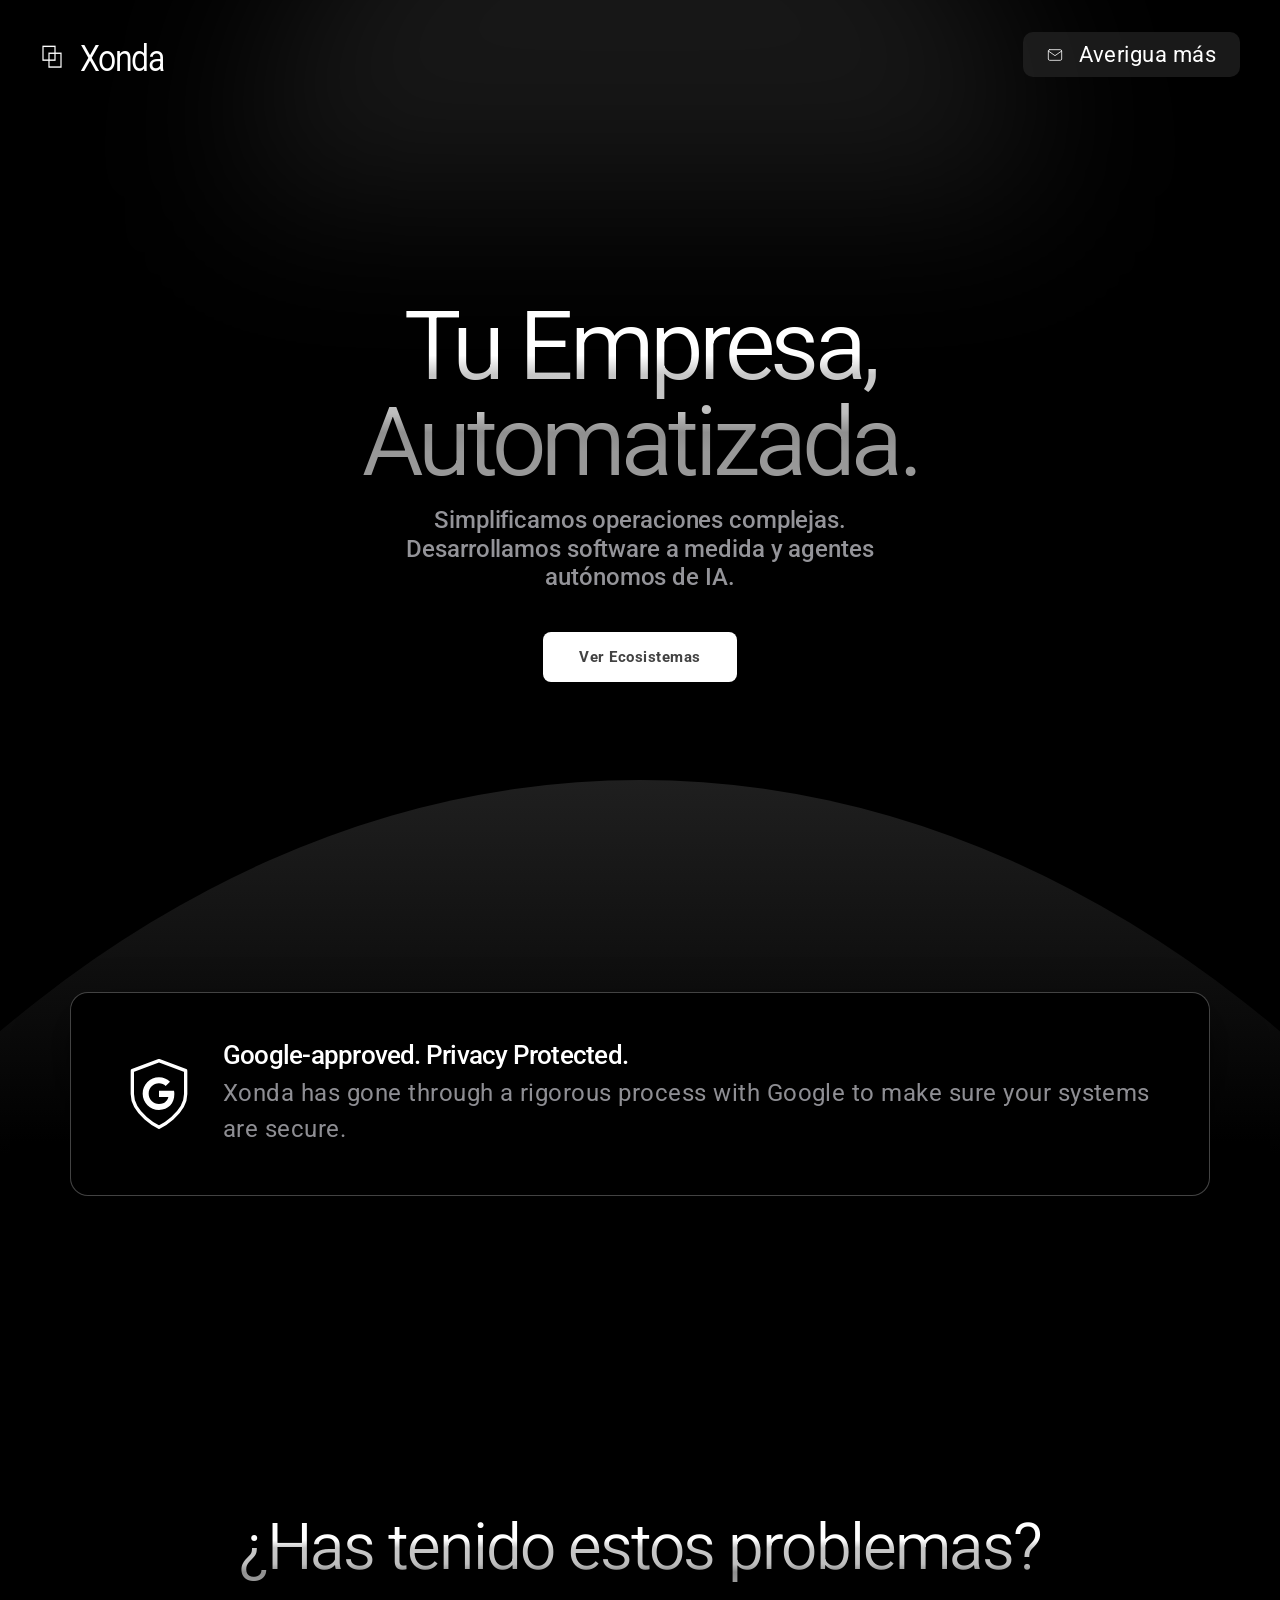
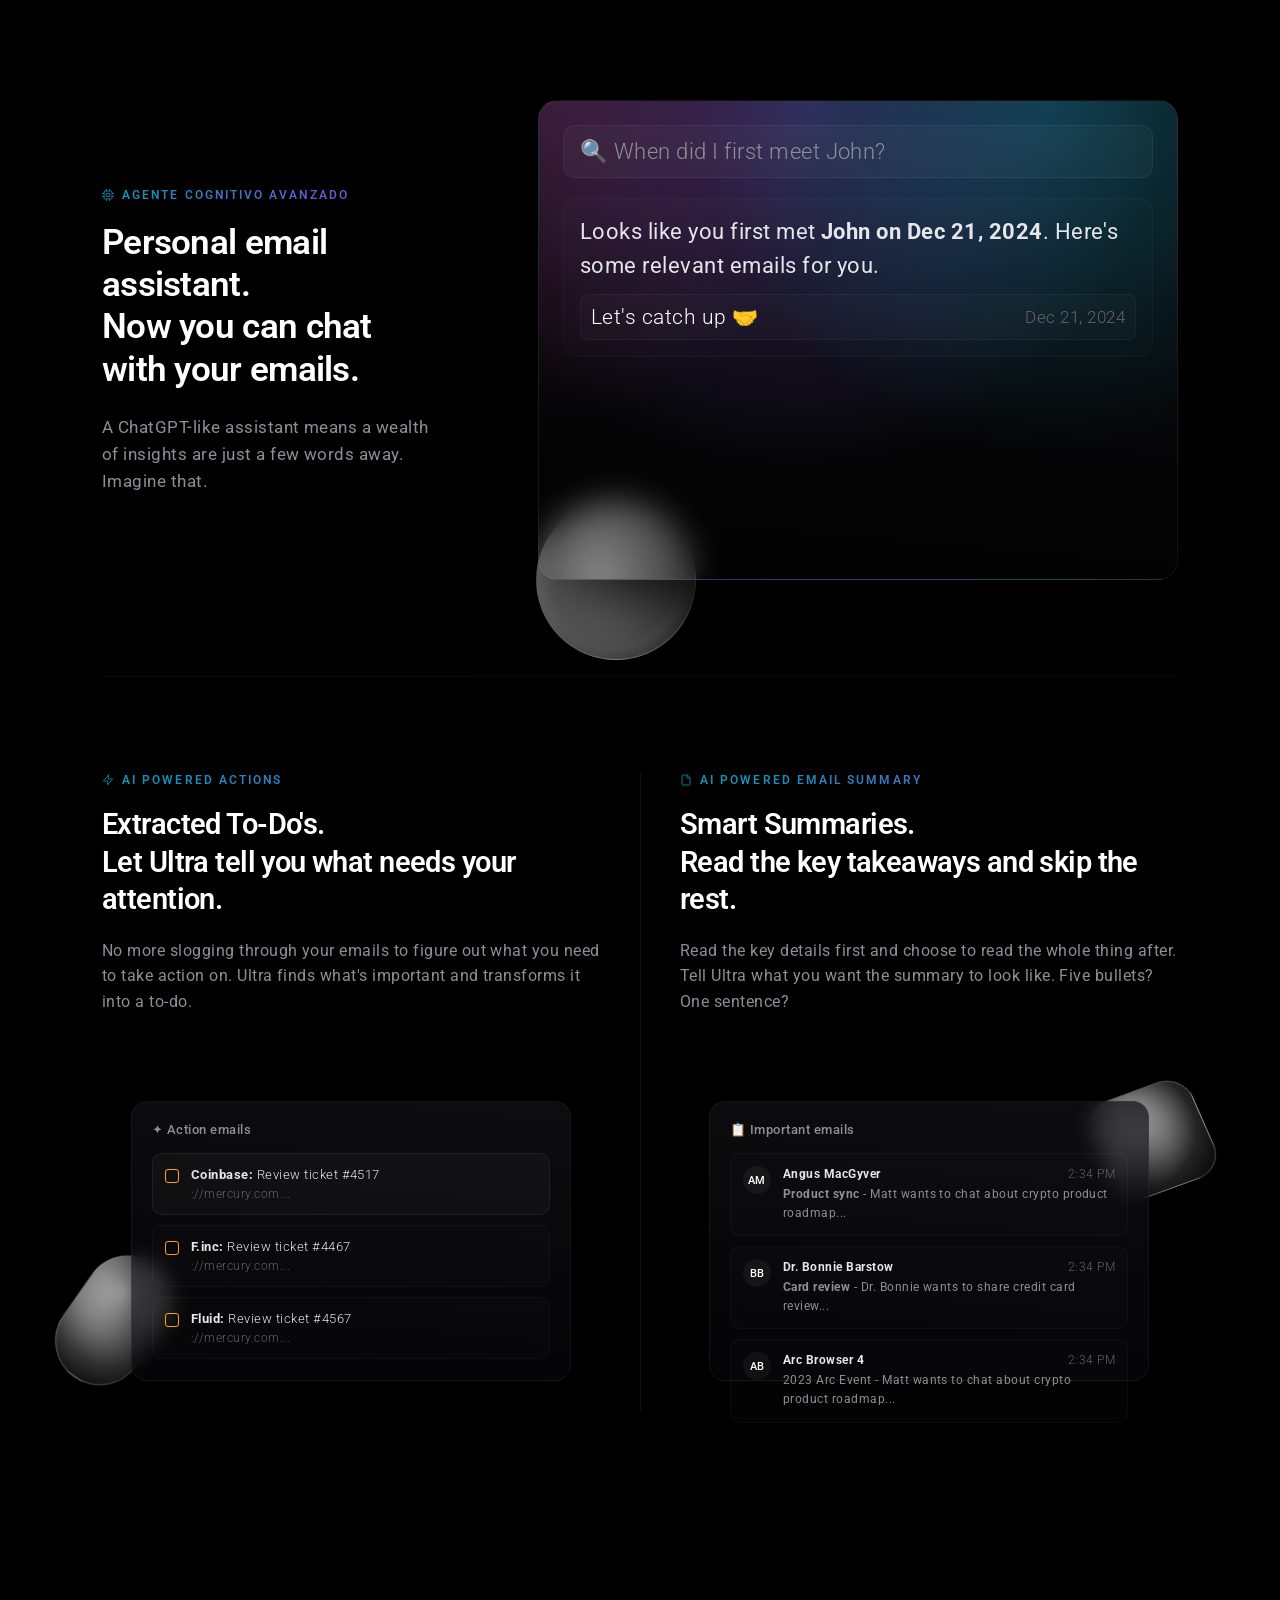
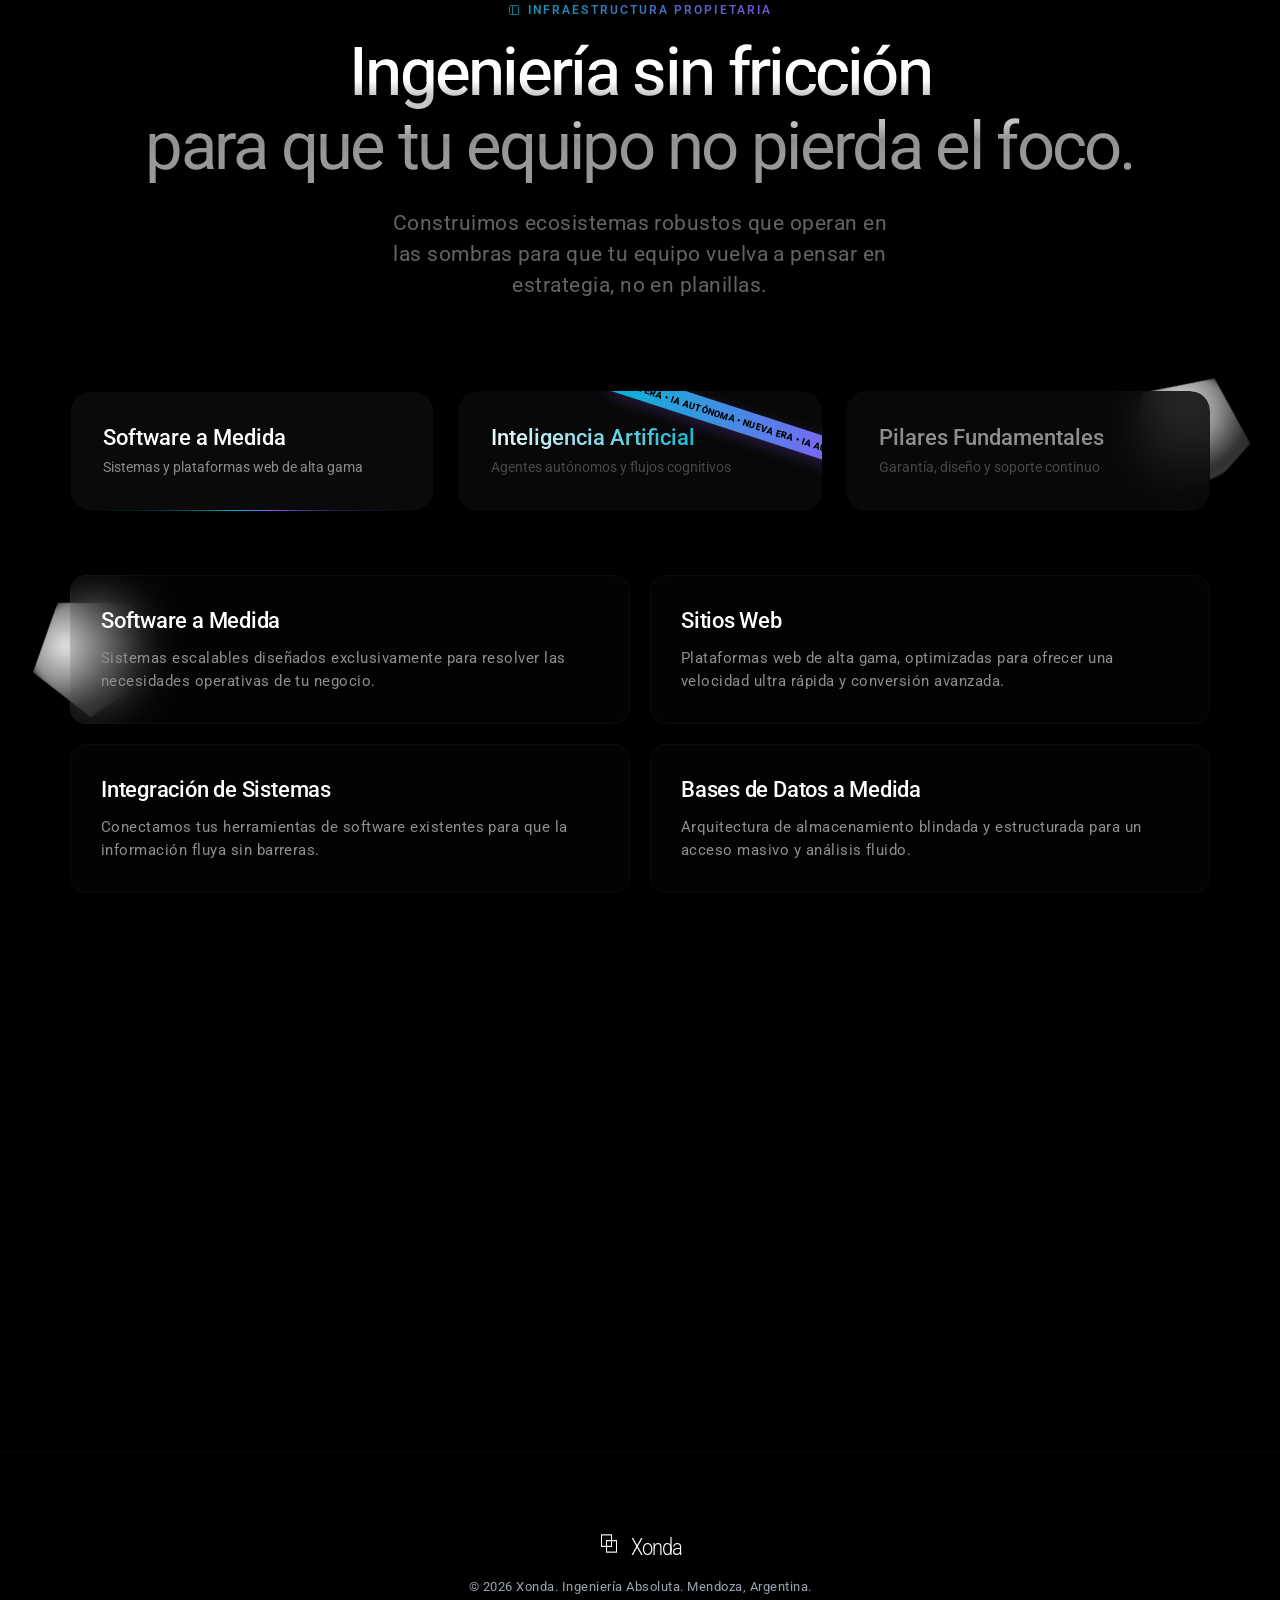
==== commit 6283a7fd: "retoques en seccion servicios" ====
--- a/Xondata.html
+++ b/Xondata.html
@@ -219,16 +219,6 @@
             box-shadow: 0 10px 25px rgba(255, 255, 255, 0.15);
         }
 
-        /* COMPONENTES GENERALES BENTO (MANTENIDOS) */
-        .glass-surface {
-            background: rgba(255, 255, 255, 0.01);
-            backdrop-filter: blur(30px);
-            -webkit-backdrop-filter: blur(30px);
-            border: 1px solid rgba(255, 255, 255, 0.03);
-            border-top: 1px solid rgba(255, 255, 255, 0.1);
-            border-left: 1px solid rgba(255, 255, 255, 0.06);
-        }
-
         .hero { 
             min-height: 100vh; 
             display: flex; 
@@ -268,28 +258,21 @@
         .seccion-capas::before {
             content: "";
             position: absolute;
-            /* Se clava arriba del todo del contenedor de ingeniería */
             top: 0;
             left: -50%;
             width: 200%;
-            /* Lo hacemos súper alto para que el degradado no se corte con líneas horizontales */
             height: 100%; 
             
-            /* El cuerpo del horizonte ahora se fusiona en un degradado infinito hacia el negro absoluto */
+            /* Mantenemos tu degradado de fusión infinito hacia el negro */
             background: linear-gradient(to bottom, rgb(31, 31, 31) 0%, var(--bg-pure-black) 10%); 
-            
-            /* Mantiene la curvatura perfecta */
             border-radius: 50% 50% 0 0;
             
-            /* AUMENTO DE LUCES RADICAL:
-            1. La primera sombra emite un resplandor blanco/gris potente HACIA ARRIBA en el Hero.
-            2. La segunda sombra inyecta un destello extra para definir bien el filo de la curva. */
-            box-shadow: 
-                0px -25px 60px rgba(255, 255, 255, 0.14),
-                0px -5px 15px rgba(255, 255, 255, 0.041);
-                
-            z-index: -1; /* Se posiciona detrás de tus textos y tarjetas Bento */
-        }
+            /* 🌟 SOLUCIÓN: Eliminamos la sombra blanca de -25px que se metía en tus tarjetas */
+            box-shadow: 0px 10px 40px rgba(0, 0, 0, 0.9);
+                        
+            z-index: -1; 
+        }
+
 
         /* =======================================================
         SEMICÍRCULO DE LUZ DIFUSA INVERTIDA (AMBIENT GLOW)
@@ -298,7 +281,7 @@
         SEMICÍRCULO DE LUZ DIFUSA INVERTIDA (PANZA HACIA ABAJO)
         ======================================================= */
         .seccion-capas::after {
-            content: "";
+            content: none !important;
             position: absolute;
             /* Lo pegamos exactamente al techo de la sección */
             top: 0;
@@ -1023,6 +1006,414 @@
             .geometria-capsula-3d, .geometria-cubo-3d { display: none; } /* Se ocultan en móviles */
         }
 
+
+        /* =======================================================
+        REDISEÑO DE PESTAÑAS A TARJETAS DE CRISTAL (GLASS TABS)
+        ======================================================= */
+        .servicios-interactive-wrapper {
+            width: 100%;
+            margin-top: 2rem;
+            position: relative;
+            z-index: 5;
+            /* Evita que los cálculos de animación y desenfoque afecten al fondo */
+            transform: translateZ(0); 
+            will-change: transform;
+        }
+
+        
+        .servicios-tabs {
+            display: grid;
+            grid-template-columns: repeat(3, 1fr);
+            gap: 1.5rem;
+            margin-bottom: 4rem;
+            width: 100%;
+        }
+
+        /* =======================================================
+   NUEVO MAQUETADO DE PANELES LIBRES (FLOTANTES)
+   ======================================================= */
+.service-panel {
+    display: none !important; 
+    visibility: hidden;
+    opacity: 0;
+    width: 100%;
+    background: transparent !important; /* Quitamos el contenedor oscuro */
+    backdrop-filter: none !important;
+    -webkit-backdrop-filter: none !important;
+    transition: opacity 0.4s var(--cubic-apple);
+}
+
+.service-panel.active {
+    display: block !important; 
+    visibility: visible;
+    opacity: 1;
+    animation: fadeInPanel 0.5s var(--cubic-apple);
+}
+
+/* NUEVA CLASE: Tarjetas de Cristal Líquido Puro (Idénticas a la sección Problemas) */
+.glass-card-service {
+    /* Fondo esmerilado translúcido sutil que deja ver las figuras de atrás */
+    background: rgba(255, 255, 255, 0.01) !important;
+    backdrop-filter: blur(24px) !important;
+    -webkit-backdrop-filter: blur(24px) !important;
+    
+    /* Relieve fino premium en los bordes */
+    border: 1px solid rgba(255, 255, 255, 0.03) !important;
+    border-top: 1px solid rgba(255, 255, 255, 0.08) !important;
+    border-left: 1px solid rgba(255, 255, 255, 0.05) !important;
+    border-radius: 20px !important;
+    
+    padding: 36px !important;
+    text-align: left !important;
+    display: flex !important;
+    flex-direction: column !important;
+    justify-content: flex-start !important;
+    box-sizing: border-box !important;
+    position: relative !important;
+    z-index: 2; /* Pasa por encima de los pentágonos */
+    
+    transition: transform 0.4s var(--cubic-apple), border-color 0.4s ease, background 0.4s ease !important;
+}
+
+/* Efecto al pasar el cursor sobre las tarjetas flotantes */
+.glass-card-service:hover {
+    transform: translateY(-4px) !important;
+    background: rgba(255, 255, 255, 0.02) !important;
+    border-color: rgba(255, 255, 255, 0.08) !important;
+}
+
+/* =======================================================
+   🔮 TEXTURA BLANCA: GEOMETRÍA PENTÁGONO 3D FLOTANTE
+   ======================================================= */
+/* =======================================================
+   🔮 TEXTURA BLANCA: GEOMETRÍA PENTÁGONO 3D CON PUNTAS SUAVES
+   ======================================================= */
+.geometria-pentagono-3d {
+    position: absolute;
+    width: 120px;
+    height: 120px;
+    z-index: 0; 
+    pointer-events: none;
+    
+    /* 🌟 TRUCO AVANZADO: Filtro dual para redondear las esquinas del clip-path */
+    filter: blur(4px) contrast(8) drop-shadow(0 20px 40px rgba(0, 0, 0, 0.7)) !important;
+    
+    /* Mantenemos el corte del pentágono regular nativo */
+    clip-path: polygon(50% 0%, 100% 38%, 82% 100%, 18% 100%, 0% 38%);
+    -webkit-clip-path: polygon(50% 0%, 100% 38%, 82% 100%, 18% 100%, 0% 38%);
+    
+    /* Gradiente blanco denso mate estilo Ultra */
+    background: radial-gradient(circle at 35% 35%, 
+        rgba(255, 255, 255, 0.9) 0%, /* Subimos un poco el brillo central */
+        rgba(255, 255, 255, 0.55) 35%, 
+        rgba(255, 255, 255, 0.15) 65%,
+        rgba(0, 0, 0, 0.6) 100%) !important;
+        
+    border: 1px solid rgba(255, 255, 255, 0.25) !important;
+}
+
+
+/* CONGELADOR DE ALTURA GLOBAL */
+.contenedor-servicios-fijo {
+    position: relative !important;
+    width: 100% !important;
+    
+    /* 🌟 LA CLAVE: Forzamos una altura mínima fija para que el fondo no colapse 
+       al cambiar a la pestaña corta de Inteligencia Artificial */
+    min-height: 750px !important; 
+    margin-bottom: 50px !important;
+}
+
+/* Pentágono Superior Derecho (Inmóvil junto a los botones) */
+.pentagono-top {
+    top: -20px !important;
+    right: -40px !important;
+    bottom: auto !important;
+    transform: rotate(25deg) rotateX(15deg) !important;
+}
+
+/* Pentágono Inferior Izquierdo (Fijado estrictamente al piso del bloque más largo) */
+.pentagono-bottom {
+    top: auto !important;
+    
+    /* 🌟 SOLUCIÓN: Al medir desde el piso del contenedor fijo, 
+       jamás se moverá cuando ocultes o muestres las tarjetas de IA */
+    bottom: 27rem !important; 
+    left: -40px !important;
+    transform: rotate(-35deg) rotateX(20deg) !important;
+}
+
+
+/* Ocultamos las figuras en dispositivos móviles para priorizar espacio */
+@media (max-width: 968px) {
+    .geometria-pentagono-3d {
+        display: none !important;
+    }
+}
+
+
+
+        /* 1. REGISTRAR PROPIEDAD PARA ANIMACIÓN DE ÁNGULO FLUIDA */
+        /* 1. REGISTRAR PROPIEDAD PARA EL ÁNGULO DE GIRO */
+        @property --gradient-angle {
+            syntax: "<angle>";
+            initial-value: 0deg;
+            inherits: false;
+        }
+
+        /* 2. EL BOTÓN CONTENEDOR (CRISTAL CON BORDE ANIMADO NATIVO) */
+        .tab-btn-crystal {
+            /* Fondo base de cristal esmerilado oscuro */
+            background: rgba(10, 10, 10, 0.85) !important;
+            backdrop-filter: blur(20px) !important;
+            -webkit-backdrop-filter: blur(20px) !important;
+            
+            /* Creamos un borde real transparente de 1.5px donde se va a renderizar el neón */
+            border: 1.5px solid transparent !important;
+            border-radius: 20px !important;
+            padding: 2rem !important;
+            text-align: left !important;
+            cursor: pointer !important;
+            position: relative !important;
+            display: flex !important;
+            flex-direction: column !important;
+            gap: 8px !important;
+            z-index: 1 !important;
+            outline: none !important;
+            overflow: visible !important; /* Mantiene a salvo el cartel de IA */
+            transition: transform 0.3s var(--cubic-apple), background 0.3s ease, box-shadow 0.3s ease;
+
+            /* 🌟 CORTA EL CARTEL EXACTAMENTE EN EL BORDE DE LA TARJETA */
+            mask-image: linear-gradient(#fff, #fff), linear-gradient(#fff, #fff);
+            mask-clip: padding-box, border-box;
+            mask-composite: intersect;
+            -webkit-mask-image: -webkit-linear-gradient(#fff, #fff), -webkit-linear-gradient(#fff, #fff);
+            -webkit-mask-clip: padding-box, border-box;
+            -webkit-mask-composite: source-in;
+        }
+
+        /* Eliminamos los pseudo-elementos conflictivos que se tapaban entre sí */
+        .tab-btn-crystal::before,
+        .tab-btn-crystal::after {
+            content: none !important;
+        }
+
+        /* 3. CONTRASTE PERFECTO EN TEXTOS */
+        .tab-btn-crystal .tab-title {
+            font-family: "Roboto", sans-serif !important;
+            font-size: 1.4rem !important;
+            font-weight: 500 !important;
+            color: #8E8E93 !important; /* Gris desactivado */
+            transition: color 0.3s ease;
+        }
+
+        .tab-btn-crystal .tab-desc {
+            font-family: "Roboto", sans-serif !important;
+            font-size: 0.9rem !important;
+            color: #48484A !important;
+            line-height: 1.4 !important;
+            transition: color 0.3s ease;
+        }
+
+        /* =======================================================
+        ESTADOS INTERACTIVOS (HOVER Y ACTIVO)
+        ======================================================= */
+
+        .tab-btn-crystal:hover {
+            background: rgba(255, 255, 255, 0.082) !important;
+        }
+        .tab-btn-crystal:hover .tab-title { color: #ffffff !important; }
+
+        /* 🌟 SECCIÓN ACTUALIZADA: COLORES PÚRPURA Y CELESTE EN GIRO */
+        .tab-btn-crystal.active {
+            /* Cambiamos el #ff7300 (naranja) por #8B5CF6 (tu morado/violeta de variables) */
+            background: 
+                linear-gradient(#0a0a0a, #0a0a0a) padding-box, 
+                conic-gradient(
+                    from var(--gradient-angle), 
+                    transparent 30%, 
+                    #8B5CF6 45%,        /* Violeta/Neon Purple */
+                    var(--neon-cyan) 55%, /* Celeste/Neon Cyan */
+                    transparent 70%
+                ) border-box !important;
+            
+            animation: rotarBordeFino 4s linear infinite !important;
+        }
+
+
+        /* Iluminación de textos activos */
+        .tab-btn-crystal.active .tab-title { color: #ffffff !important; }
+        .tab-btn-crystal.active .tab-desc { color: #8E8E93 !important; }
+
+        .tab-btn-crystal.active .font-neon {
+            background: linear-gradient(45deg, #ffffff 30%, var(--neon-cyan) 100%) !important;
+            -webkit-background-clip: text !important;
+            -webkit-text-fill-color: transparent !important;
+            background-clip: text !important;
+        }
+
+        /* 4. ANIMACIÓN DE ROTACIÓN */
+        @keyframes rotarBordeFino {
+            0% { --gradient-angle: 0deg; }
+            100% { --gradient-angle: 360deg; }
+        }
+
+        /* Resaltado sutil para la pestaña de IA */
+        .font-neon {
+            background: linear-gradient(45deg, #ffffff 0%, var(--neon-cyan) 100%);
+            -webkit-background-clip: text;
+            -webkit-text-fill-color: transparent;
+            background-clip: text;
+        }
+
+        /* =======================================================
+        ⚡ CARTEL EN LOOP PERPETUO CON CORTE POR MÁSCARA
+        ======================================================= */
+        .badge-running-container {
+            position: absolute !important;
+            
+            /* 🌟 COORDINADAS PRECISAS PARA EL ÁNGULO DIAGONAL */
+            top: 16px !important;
+            right: -45px !important; /* Lo empuja hacia afuera para esconder la punta derecha */
+            
+            background: linear-gradient(90deg, var(--neon-cyan), var(--neon-purple)) !important;
+            padding: 6px 0 !important;
+            
+            /* 🌟 SOLUCIÓN: Corregido a un único valor de rotación limpio de 18 grados */
+            transform: rotate(18deg) !important; 
+            box-shadow: 0 4px 15px rgba(139, 92, 246, 0.25) !important;
+            
+            /* Hacemos el contenedor bien largo para que la punta izquierda muera fuera de la tarjeta */
+            width: 260px !important; 
+            
+            overflow: hidden !important;
+            white-space: nowrap !important;
+            display: flex !important;
+        }
+
+
+
+        /* El riel que traslada los dos bloques de texto en sincronía pura */
+        .badge-track {
+            display: flex !important;
+            animation: marqueeContinuo 8s linear infinite !important;
+            width: max-content !important;
+        }
+
+        .badge-running-container span {
+            font-family: "Roboto", sans-serif !important;
+            font-size: 0.58rem !important;
+            font-weight: 800 !important;
+            color: #000000 !important;
+            letter-spacing: 0.06em !important;
+            flex-shrink: 0 !important;
+            display: inline-block !important;
+        }
+
+        /* NUEVA ANIMACIÓN: Se desplaza exactamente el 50% de la caja (un bloque de texto)
+        y se resetea instantáneamente sin que el ojo humano note el salto */
+        @keyframes marqueeContinuo {
+            0% {
+                transform: translate3d(0, 0, 0);
+            }
+            100% {
+                transform: translate3d(-50%, 0, 0);
+            }
+        }
+
+
+        /* =======================================================
+        CUADRÍCULAS DE SERVICIOS BLINDADAS (ANTI-APILAMIENTO)
+        ======================================================= */
+        .panel-grid-options {
+            display: grid !important;
+            grid-template-columns: repeat(2, 1fr) !important; /* Fuerza las 2 columnas */
+            gap: 20px !important;
+            width: 100% !important;
+        }
+
+        /* Modificadores para 3 columnas fijas */
+        .panel-grid-options.grid-3-cols {
+            grid-template-columns: repeat(3, 1fr) !important;
+        }
+
+        /* Modificadores para las 5 tarjetas de Pilares */
+        .panel-grid-options.grid-5-layout {
+            grid-template-columns: repeat(4, 1fr) !important;
+        }
+        .panel-grid-options.grid-5-layout .long-card {
+            grid-column: span 4 !important; /* La última tarjeta ocupa todo el ancho abajo */
+        }
+
+        /* Tarjetas individuales de servicios (Nivel de diseño Ultra) */
+        .option-card {
+            background: rgba(255, 255, 255, 0.01) !important;
+            border: 1px solid rgba(255, 255, 255, 0.03) !important;
+            border-radius: 16px !important;
+            padding: 30px !important;
+            text-align: left !important;
+            display: flex !important;
+            flex-direction: column !important;
+            justify-content: flex-start !important;
+            align-items: flex-start !important;
+            box-sizing: border-box !important;
+        }
+
+        /* Títulos internos específicos (Evitan heredar tamaños gigantes del H1/H2) */
+        .option-card-title {
+            font-family: "Roboto", sans-serif !important;
+            font-size: 1.4rem !important;
+            font-weight: 500 !important;
+            color: #ffffff !important;
+            margin: 0 0 12px 0 !important;
+            text-align: left !important;
+            letter-spacing: -0.01em !important;
+            line-height: 1.3 !important;
+        }
+
+        /* Texto de descripción interno específico */
+        .option-card-text {
+            font-family: "Roboto", sans-serif !important;
+            font-size: 0.95rem !important;
+            color: #8E8E93 !important;
+            line-height: 1.5 !important;
+            text-align: left !important;
+            max-width: 100% !important;
+            margin: 0 !important;
+        }
+
+
+
+        /* Control Responsivo Inteligente para Móviles */
+        @media (max-width: 968px) {
+            .panel-grid-options, 
+            .panel-grid-options.grid-3-cols, 
+            .panel-grid-options.grid-5-layout {
+                grid-template-columns: 1fr !important; /* En celulares se vuelven una sola columna limpia */
+            }
+            .panel-grid-options.grid-5-layout .long-card {
+                grid-column: span 1 !important;
+            }
+        }
+
+
+        /* Animación del movimiento del texto de derecha a izquierda */
+        @keyframes marqueeSpeed {
+            0% { transform: translate3d(0, 0, 0); }
+            100% { transform: translate3d(-100%, 0, 0); }
+        }
+
+        /* Ajuste Responsivo para que las tarjetas de cristal no se rompan */
+        @media (max-width: 968px) {
+            .servicios-tabs {
+                grid-template-columns: 1fr;
+                gap: 1rem;
+            }
+            .badge-running-container {
+                top: 20px;
+                right: -10px;
+            }
+        }
 
 
 
@@ -1105,6 +1496,7 @@
     
 
     <section id="ingenieria" class="seccion-capas">
+
         <div class="container">
 
             <!-- 🌟 NUEVA UBICACIÓN: La tarjeta ahora inicia la sección de abajo -->
@@ -1292,41 +1684,115 @@
                 </p>
             </div>
 
-            <div class="bento-grid">
-                <div class="bento-card full-width glass-surface reveal">
-                    <div style="flex-grow: 1;">
-                        <div class="bento-icon" style="width:40px; height:40px; border: 1px solid rgba(255,255,255,0.1); border-radius:10px; display:flex; align-items:center; justify-content:center;">
-                            <svg width="18" height="18" viewBox="0 0 24 24" fill="none" stroke="currentColor" stroke-width="1.2" stroke-linecap="round" stroke-linejoin="round"><path d="M10 20l4-16m4 4l4 4-4 4M6 16l-4-4 4-4"/></svg>
+            <!-- CONTENEDOR DE LA INTERFAZ DE SERVICIOS DINÁMICOS -->
+            <div class="servicios-interactive-wrapper reveal">
+                <div class="contenedor-servicios-fijo">
+                    <!-- 🔮 PENTÁGONO 3D SUPERIOR DERECHO -->
+                    <div class="geometria-pentagono-3d pentagono-top"></div>
+                    <!-- 🔮 PENTÁGONO 3D INFERIOR IZQUIERDO -->
+                    <div class="geometria-pentagono-3d pentagono-bottom"></div>
+                    
+                    <!-- 1. PESTAÑAS SELECTORAS (TABS) -->
+                    <div class="servicios-tabs">
+                        <button class="tab-btn-crystal active" onclick="switchService(event, 'software')">
+                            <span class="tab-title">Software a Medida</span>
+                            <span class="tab-desc">Sistemas y plataformas web de alta gama</span>
+                        </button>
+                        
+                        <button class="tab-btn-crystal" onclick="switchService(event, 'ia')">
+                            <!-- 🏷️ CARTEL CON RIEL DUPLICADO PARA LOOP INFINITO SIN CORTES -->
+                            <div class="badge-running-container">
+                                <div class="badge-track">
+                                    <span>NUEVA ERA • IA AUTÓNOMA • NUEVA ERA • IA AUTÓNOMA •&nbsp;</span>
+                                    <span>NUEVA ERA • IA AUTÓNOMA • NUEVA ERA • IA AUTÓNOMA •&nbsp;</span>
+                                </div>
+                            </div>
+                            <span class="tab-title font-neon">Inteligencia Artificial</span>
+                            <span class="tab-desc">Agentes autónomos y flujos cognitivos</span>
+                        </button>
+
+                        
+                        <button class="tab-btn-crystal" onclick="switchService(event, 'pilares')">
+                            <span class="tab-title">Pilares Fundamentales</span>
+                            <span class="tab-desc">Garantía, diseño y soporte continuo</span>
+                        </button>
+                    </div>
+
+
+                    <!-- CONTENEDOR GENERAL DE SERVICIOS (Sigue justo debajo de las pestañas de cristal) -->
+                    <div style="position: relative; width: 100%;">
+
+                        <!-- PANEL 1: SOFTWARE A MEDIDA (Sin la clase glass-surface para que flote libre) -->
+                        <div id="software" class="service-panel active">
+                            <div class="panel-grid-options">
+                                <div class="option-card glass-card-service">
+                                    <h5 class="option-card-title">Software a Medida</h5>
+                                    <p class="option-card-text">Sistemas escalables diseñados exclusivamente para resolver las necesidades operativas de tu negocio.</p>
+                                </div>
+                                <div class="option-card glass-card-service">
+                                    <h5 class="option-card-title">Sitios Web</h5>
+                                    <p class="option-card-text">Plataformas web de alta gama, optimizadas para ofrecer una velocidad ultra rápida y conversión avanzada.</p>
+                                </div>
+                                <div class="option-card glass-card-service">
+                                    <h5 class="option-card-title">Integración de Sistemas</h5>
+                                    <p class="option-card-text">Conectamos tus herramientas de software existentes para que la información fluya sin barreras.</p>
+                                </div>
+                                <div class="option-card glass-card-service">
+                                    <h5 class="option-card-title">Bases de Datos a Medida</h5>
+                                    <p class="option-card-text">Arquitectura de almacenamiento blindada y estructurada para un acceso masivo y análisis fluido.</p>
+                                </div>
+                            </div>
                         </div>
-                        <h3>CAPA LÓGICA CUSTOM</h3>
-                        <p>Centralizamos flujos operativos críticos dispersos. Diseñamos e implementamos arquitecturas escalables a medida que unifican sus bases de datos heredadas, eliminando silos informacionales de raíz.</p>
-                    </div>
-                    
-                    <div class="bento-asset-box">
-                        <img src="codigo_3d.png" alt="Zondata Code Brackets 3D">
+
+                        <!-- PANEL 2: INTELIGENCIA ARTIFICIAL (Libre de contenedor base) -->
+                        <div id="ia" class="service-panel">
+                            <div class="panel-grid-options grid-3-cols">
+                                <div class="option-card glass-card-service">
+                                    <h5 class="option-card-title">Asistente Virtual</h5>
+                                    <p class="option-card-text">Agentes autónomos personalizados con el conocimiento de tu empresa para atención fluida 24/7.</p>
+                                </div>
+                                <div class="option-card glass-card-service">
+                                    <h5 class="option-card-title">Automatización de Tareas</h5>
+                                    <p class="option-card-text">Flujos cognitivos que eliminan los clics manuales repetitivos, procesando datos de forma inteligente.</p>
+                                </div>
+                                <div class="option-card glass-card-service">
+                                    <h5 class="option-card-title">Análisis Inteligente</h5>
+                                    <p class="option-card-text">Modelos predictivos que transforman datos crudos en métricas de estrategia en tiempo real.</p>
+                                </div>
+                            </div>
+                        </div>
+
+                        <!-- PANEL 3: PILARES FUNDAMENTALES (Libre de contenedor base) -->
+                        <div id="pilares" class="service-panel">
+                            <div class="panel-grid-options grid-5-layout">
+                                <div class="option-card glass-card-service">
+                                    <h5 class="option-card-title">Consultoría</h5>
+                                    <p class="option-card-text">Diagnóstico de tus sistemas para trazar una hoja de ruta tecnológica limpia y eficiente.</p>
+                                </div>
+                                <div class="option-card glass-card-service">
+                                    <h5 class="option-card-title">Diseño UX/UI</h5>
+                                    <p class="option-card-text">Interfaces premium que combinan minimalismo estético con una fricción de usuario cero.</p>
+                                </div>
+                                <div class="option-card glass-card-service">
+                                    <h5 class="option-card-title">SEO</h5>
+                                    <p class="option-card-text">Optimización técnica profunda para posicionar tus infraestructuras en el radar de tus clientes.</p>
+                                </div>
+                                <div class="option-card glass-card-service">
+                                    <h5 class="option-card-title">Soporte</h5>
+                                    <p class="option-card-text">Monitoreo proactivo constante en las sombras para garantizar estabilidad total.</p>
+                                </div>
+                                <div class="option-card glass-card-service long-card">
+                                    <h5 class="option-card-title">Escalabilidad Absoluta</h5>
+                                    <p class="option-card-text">Código preparado estructuralmente para soportar incrementos masivos de volumen transaccional sin perder rendimiento.</p>
+                                </div>
+                            </div>
+                        </div>
+
                     </div>
                 </div>
 
-                <div class="bento-card glass-surface reveal">
-                    <div>
-                        <div class="bento-icon" style="width:40px; height:40px; border: 1px solid rgba(255,255,255,0.1); border-radius:10px; display:flex; align-items:center; justify-content:center;">
-                            <svg width="18" height="18" viewBox="0 0 24 24" fill="none" stroke="currentColor" stroke-width="1.2" stroke-linecap="round" stroke-linejoin="round"><path d="M9.75 17L9 20l-1 1h8l-1-1-.75-3M3 13h18M5 17h14a2 2 0 002-2V5a2 2 0 00-2-2H5a2 2 0 00-2 2v10a2 2 0 002 2z"/></svg>
-                        </div>
-                        <h3>AGENTES COGNITIVOS</h3>
-                        <p>Automatización profunda. Implementamos LLMs entrenados con su conocimiento específico para orquestar soporte técnico y operativas conversacionales 24/7 sin descanso manual.</p>
-                    </div>
-                </div>
-                
-                <div class="bento-card glass-surface reveal">
-                    <div>
-                        <div class="bento-icon" style="width:40px; height:40px; border: 1px solid rgba(255,255,255,0.1); border-radius:10px; display:flex; align-items:center; justify-content:center;">
-                            <svg width="18" height="18" viewBox="0 0 24 24" fill="none" stroke="currentColor" stroke-width="1.2" stroke-linecap="round" stroke-linejoin="round"><path d="M9 12l2 2 4-4m5.618-4.016A11.955 11.955 0 0112 2.944a11.955 11.955 0 01-8.618 3.04A12.02 12.02 0 003 9c0 5.591 3.824 10.29 9 11.622 5.176-1.332 9-6.03 9-11.622 0-1.042-.133-2.052-.382-3.016z"/></svg>
-                        </div>
-                        <h3>COMPROMISO INVISIBLE</h3>
-                        <p>Infraestructura blindada. Garantizamos SLA de disponibilidad 99.9%, auditorías continuas y transferencia absoluta de propiedad intelectual desde el primer día.</p>
-                    </div>
-                </div>
             </div>
+
         </div>
     </section>
 
@@ -1359,6 +1825,22 @@
             window.addEventListener('scroll', checkScroll);
             checkScroll(); 
         });
+
+        function switchService(event, serviceId) {
+    // 1. Quita la clase activa de los nuevos botones de cristal (.tab-btn-crystal)
+    document.querySelectorAll('.tab-btn-crystal').forEach(btn => btn.classList.remove('active'));
+    
+    // 2. Quita la clase activa de todos los paneles de contenido (.service-panel)
+    document.querySelectorAll('.service-panel').forEach(panel => panel.classList.remove('active'));
+    
+    // 3. Aplica la clase activa al botón de cristal que presionó el usuario
+    event.currentTarget.classList.add('active');
+    
+    // 4. Muestra el panel correspondiente con una transición suave
+    document.getElementById(serviceId).classList.add('active');
+}
+
+
     </script>
 </body>
 </html>
